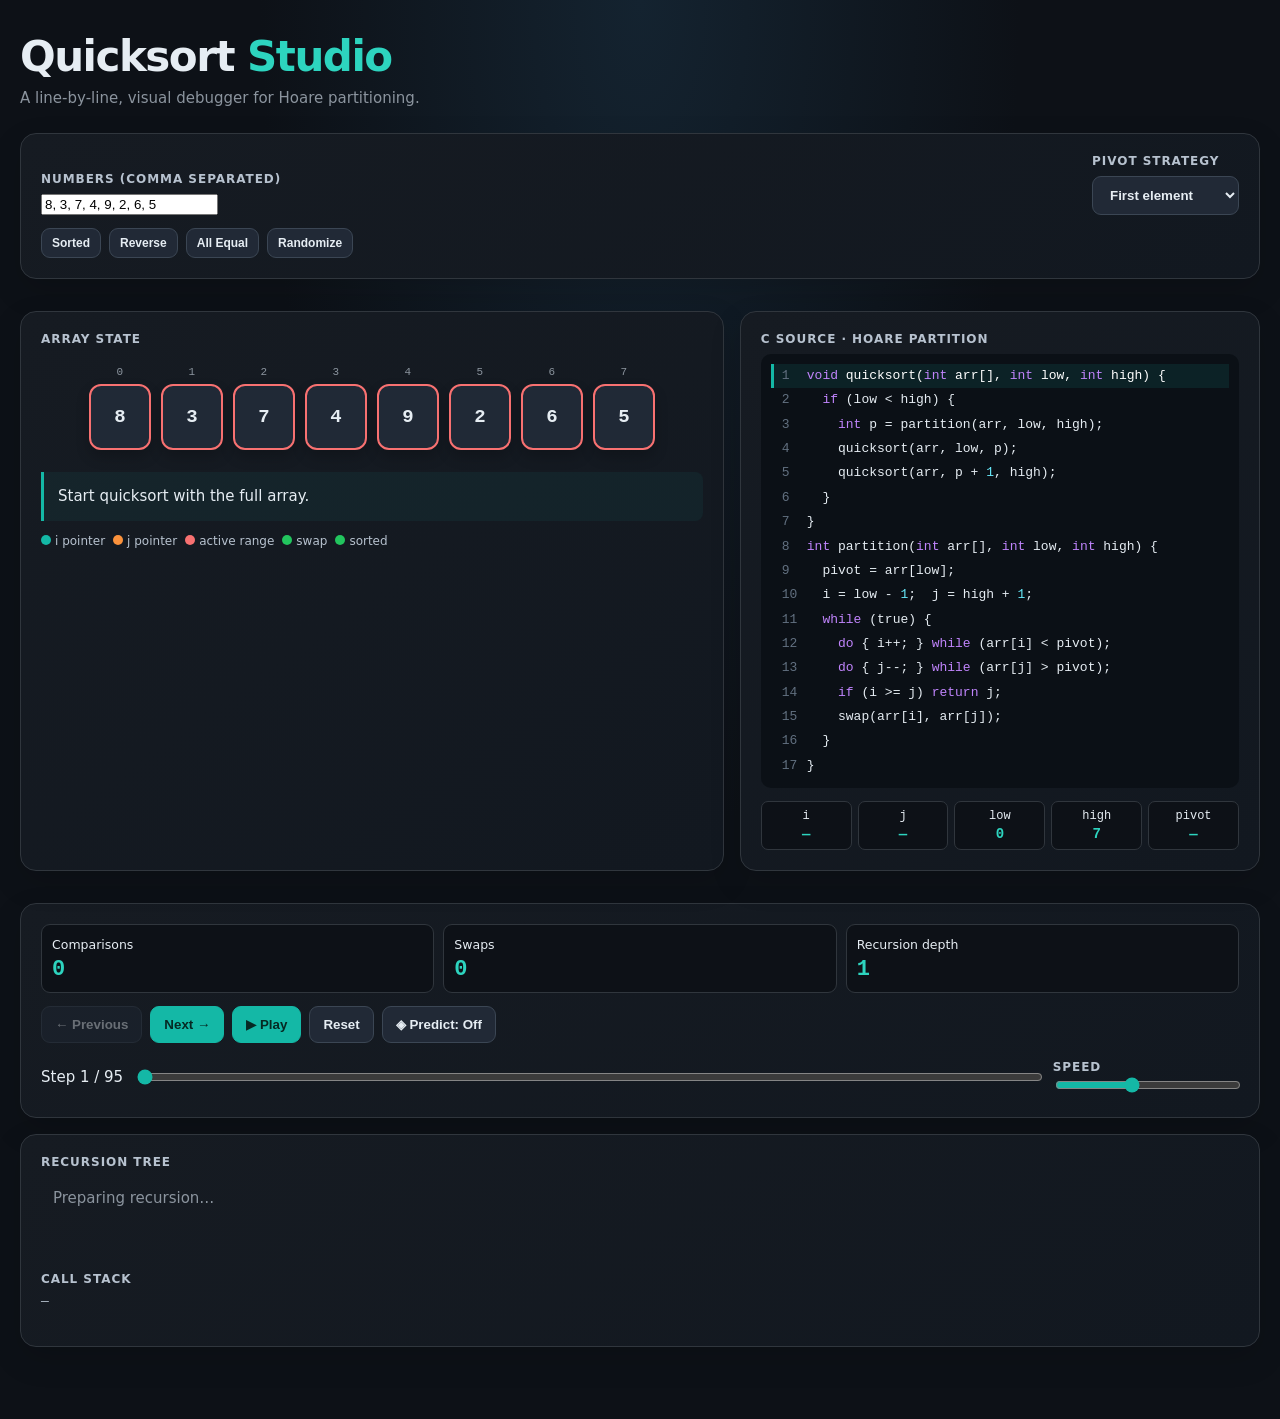
==== index.html @ 846df7b4 "Initial commit2" ====
<!doctype html>
<html lang="en"><head><meta charset="utf-8"><meta name="viewport" content="width=device-width,initial-scale=1"><title>Quicksort Studio</title><link rel="icon" href="data:image/svg+xml,%3Csvg xmlns='http://www.w3.org/2000/svg' viewBox='0 0 64 64'%3E%3Crect width='64' height='64' rx='14' fill='%2314b8a6'/%3E%3Cpath d='M18 17h28v7H27l19 16-5 6-19-16v17h-7V17h3z' fill='white'/%3E%3C/svg%3E"><style>
:root{--bg:#0d1117;--panel:#161b22;--panel2:#1c2330;--line:#30363d;--text:#e6edf3;--muted:#8b949e;--accent:#14b8a6;--accent2:#2dd4bf;--i:#14b8a6;--j:#fb923c;--swap:#22c55e;--range:#f87171;--sorted:#166534;--focus:#8b5cf6}*{box-sizing:border-box}html{scroll-behavior:smooth}body{margin:0;background:radial-gradient(ellipse at top,#142330 0,var(--bg) 42%);color:var(--text);font:15px Inter,ui-sans-serif,system-ui,sans-serif;min-height:100vh}.app{max-width:1280px;margin:auto;padding:32px 20px 56px;animation:in .5s ease}@keyframes in{from{opacity:0;transform:translateY(10px)}to{opacity:1;transform:none}}h1{margin:0;font-size:clamp(28px,5vw,42px);letter-spacing:-1.5px}h1 span{color:var(--accent2)}.lead{color:var(--muted);margin:8px 0 26px}.card{background:linear-gradient(145deg,var(--panel),#121820);border:1px solid var(--line);border-radius:16px;padding:20px;margin:16px 0;box-shadow:0 12px 32px #0002}.controls-top{display:grid;grid-template-columns:1fr auto;gap:14px;align-items:end}label,.section-label{display:block;color:#b7c2cf;font-size:12px;font-weight:700;letter-spacing:.08em;text-transform:uppercase;margin-bottom:8px}input[type=text]{width:100%;border:1px solid #3b4654;background:#0d1117;color:var(--text);border-radius:10px;padding:13px;font:15px 'JetBrains Mono',Consolas,monospace;outline:none}input:focus{border-color:var(--accent);box-shadow:0 0 0 3px #14b8a633}button,select{border:1px solid #3b4654;background:#212936;color:var(--text);padding:10px 13px;border-radius:9px;font-weight:650;cursor:pointer;transition:.2s ease}button:hover,select:hover{transform:translateY(-1px);border-color:#607081}button:active{transform:translateY(0)}button.primary{background:var(--accent);color:#062923;border-color:var(--accent)}button.primary:hover{background:var(--accent2)}button:disabled{opacity:.4;cursor:not-allowed;transform:none}.presets,.actions,.legend{display:flex;gap:8px;flex-wrap:wrap;margin-top:13px}.chip{font-size:12px;padding:7px 10px}.main-grid{display:grid;grid-template-columns:minmax(0,1.15fr) minmax(340px,.85fr);gap:16px}.array-wrap{overflow-x:auto;padding:30px 8px 22px}.array{display:flex;gap:10px;min-width:max-content;justify-content:center}.box{width:62px;height:66px;display:grid;place-items:center;background:#202936;border:2px solid #3b4654;border-radius:12px;font:700 19px 'JetBrains Mono',Consolas,monospace;position:relative;transition:background .25s,border-color .25s,box-shadow .25s,transform .25s;box-shadow:0 7px 14px #0003}.box:after{content:attr(data-index);position:absolute;top:-20px;color:var(--muted);font:11px monospace}.box.i{border-color:var(--i);box-shadow:0 0 0 3px #14b8a633,0 7px 15px #0004}.box.j{border-color:var(--j);box-shadow:0 0 0 3px #fb923c33,0 7px 15px #0004}.box.active{border-color:var(--range)}.box.sorted{background:var(--sorted);border-color:#22c55e}.box.swapped{animation:flash .65s ease}@keyframes flash{50%{background:#22c55e;color:#062a13;transform:scale(1.12)}}.box.fly-i{animation:flyI .6s ease}.box.fly-j{animation:flyJ .6s ease}@keyframes flyI{50%{transform:translateX(var(--travel)) translateY(-20px) scale(1.08)}}@keyframes flyJ{50%{transform:translateX(var(--travel)) translateY(20px) scale(1.08)}}.why{border-left:3px solid var(--accent);background:#14b8a611;padding:13px 14px;border-radius:0 8px 8px 0;line-height:1.5;min-height:49px}.code{font:13px 'JetBrains Mono',Consolas,monospace;line-height:1.72;white-space:pre;overflow:auto;background:#0b1016;border-radius:10px;padding:10px}.code div{padding:1px 8px;border-left:3px solid transparent}.code .on{background:#14b8a61b;border-left-color:var(--accent);color:#fff}.ln{color:#627080;display:inline-block;width:25px}.kw{color:#c084fc}.num{color:#67e8f9}.debug{display:grid;grid-template-columns:repeat(5,1fr);gap:6px;margin-top:13px}.debug div{background:#0d1117;border:1px solid var(--line);border-radius:7px;text-align:center;padding:7px 2px;font:12px monospace}.debug b{display:block;color:var(--accent2);font-size:14px;margin-top:3px}.stats{display:grid;grid-template-columns:repeat(3,1fr);gap:9px}.stat{background:#0d1117;border:1px solid var(--line);border-radius:9px;padding:10px}.stat b{display:block;font:700 22px monospace;color:var(--accent2);margin-top:4px}.progress-row{display:grid;grid-template-columns:auto 1fr auto;gap:12px;align-items:center;margin-top:14px}input[type=range]{accent-color:var(--accent);width:100%}.tree{min-height:95px;overflow-x:auto;padding:12px}.tree-inner{display:flex;gap:12px;align-items:flex-start;min-width:max-content}.node{background:#202936;border:1px solid #3b4654;border-radius:9px;padding:8px 11px;font:12px monospace;position:relative}.node.active{border-color:var(--accent);box-shadow:0 0 13px #14b8a655}.node.done{border-color:#22c55e}.stack{font:13px monospace;color:#b7c2cf;min-height:32px}.legend{font-size:12px;color:#b7c2cf}.dot{width:10px;height:10px;border-radius:50%;display:inline-block;margin-right:4px}.predict{margin-top:12px;padding:12px;background:#8b5cf612;border:1px solid #8b5cf655;border-radius:10px}.predict input{width:75px;padding:7px;background:#0d1117;border:1px solid var(--line);color:white;border-radius:6px}.error{color:#fca5a5;margin-top:10px}.hide{display:none}@media(max-width:760px){.app{padding:22px 12px}.controls-top,.main-grid{grid-template-columns:1fr}.actions{display:grid;grid-template-columns:1fr 1fr}.actions button{width:100%}.debug{grid-template-columns:repeat(5,1fr)}.box{width:50px;height:54px;font-size:16px}.card{padding:15px}}
</style></head><body><main class="app"><header><h1>Quicksort <span>Studio</span></h1><p class="lead">A line-by-line, visual debugger for Hoare partitioning.</p></header><section class="card"><div class="controls-top"><div><label for="input">Numbers (comma separated)</label><input id="input" value="8, 3, 7, 4, 9, 2, 6, 5" aria-label="Array input"></div><div><label for="strategy">Pivot strategy</label><select id="strategy"><option value="first">First element</option><option value="last">Last element</option><option value="median">Median of three</option></select></div></div><div class="presets"><button class="chip" data-p="sorted">Sorted</button><button class="chip" data-p="reverse">Reverse</button><button class="chip" data-p="equal">All Equal</button><button class="chip" data-p="random">Randomize</button></div><div id="error" class="error hide"></div></section><section id="empty" class="card hide">Enter values such as <code>8, 3, 7, 4</code> to begin your walkthrough.</section><div id="viz"><div class="main-grid"><section class="card"><div class="section-label">Array state</div><div class="array-wrap"><div class="array" id="array"></div></div><div id="why" class="why"></div><div class="legend"><span title="i scans right"><i class="dot" style="background:var(--i)"></i>i pointer</span><span title="j scans left"><i class="dot" style="background:var(--j)"></i>j pointer</span><span title="Active partition"><i class="dot" style="background:var(--range)"></i>active range</span><span title="Recently swapped"><i class="dot" style="background:var(--swap)"></i>swap</span><span title="Finalized"><i class="dot" style="background:#22c55e"></i>sorted</span></div></section><section class="card"><div class="section-label">C source · Hoare partition</div><div id="code" class="code"></div><div class="debug" id="debug"></div><div id="predict" class="predict hide"><b>Predict mode</b> — where will <span id="guessTarget">i</span> stop? <input id="guess" type="number"><button id="reveal" class="chip">Reveal</button><span id="feedback"></span></div></section></div><section class="card"><div class="stats"><div class="stat"><small>Comparisons</small><b id="comparisons">0</b></div><div class="stat"><small>Swaps</small><b id="swaps">0</b></div><div class="stat"><small>Recursion depth</small><b id="depth">0</b></div></div><div class="actions"><button id="prev">← Previous</button><button id="next" class="primary">Next →</button><button id="play" class="primary">▶ Play</button><button id="reset">Reset</button><button id="predictToggle">◈ Predict: Off</button></div><div class="progress-row"><span id="stepLabel">Step 0 / 0</span><input id="scrub" type="range" min="0" value="0"><span><label style="display:inline;margin:0">Speed</label> <input id="speed" type="range" min="250" max="1600" value="800"></span></div></section><section class="card"><div class="section-label">Recursion tree</div><div class="tree"><div id="tree" class="tree-inner"></div></div><div class="section-label">Call stack</div><div id="stack" class="stack">—</div></section></div></main><script>
// Algorithm / step generation ------------------------------------------------
const LINES=[['void quicksort(int arr[], int low, int high) {',1],['  if (low < high) {',2],['    int p = partition(arr, low, high);',3],['    quicksort(arr, low, p);',4],['    quicksort(arr, p + 1, high);',5],['  }',6],['}',7],['int partition(int arr[], int low, int high) {',8],['  pivot = arr[low];',9],['  i = low - 1;  j = high + 1;',10],['  while (true) {',11],['    do { i++; } while (arr[i] < pivot);',12],['    do { j--; } while (arr[j] > pivot);',13],['    if (i >= j) return j;',14],['    swap(arr[i], arr[j]);',15],['  }',16],['}',17]];
let steps=[],pos=0,timer=null,predictOn=false,previous=null;
const $=id=>document.getElementById(id);const clone=a=>a.slice();
function generate(input,strategy){let a=clone(input),cmp=0,sw=0,stack=[],nodes=[],id=0;steps=[];function add(type,line,why,extra={}){steps.push({type,line,why,array:clone(a),i:null,j:null,low:null,high:null,pivot:null,cmp,sw,stack:clone(stack),nodes:clone(nodes),...extra})}function part(low,high,depth){let pivotIndex=low;if(strategy==='last'){[a[low],a[high]]=[a[high],a[low]];sw++;add('swap',15,'The last-element strategy moves its chosen pivot into the classic first-element pivot position.',{low,high,i:low,j:high,swapped:[low,high]})}if(strategy==='median'){let m=low+Math.floor((high-low)/2), candidates=[[a[low],low],[a[m],m],[a[high],high]].sort((x,y)=>x[0]-y[0]);pivotIndex=candidates[1][1];if(pivotIndex!==low){[a[low],a[pivotIndex]]=[a[pivotIndex],a[low]];sw++;add('swap',15,'Median-of-three selects a middle-valued candidate, then places it at low so the Hoare logic stays unchanged.',{low,high,i:low,j:pivotIndex,swapped:[low,pivotIndex]})}}let pivot=a[low],i=low-1,j=high+1;add('pivot-chosen',9,`Choose ${pivot} as pivot: values below it belong left; values above it belong right.`,{low,high,i,j,pivot,depth});while(true){do{i++;cmp++;add('comparison',12,`Move i right: arr[${i}] = ${a[i]} is ${a[i]<pivot?'below':'not below'} pivot ${pivot}, so ${a[i]<pivot?'keep scanning':'i stops here'}.`,{low,high,i,j,pivot,depth})}while(a[i]<pivot);do{j--;cmp++;add('comparison',13,`Move j left: arr[${j}] = ${a[j]} is ${a[j]>pivot?'above':'not above'} pivot ${pivot}, so ${a[j]>pivot?'keep scanning':'j stops here'}.`,{low,high,i,j,pivot,depth})}while(a[j]>pivot);if(i>=j){add('partition-done',14,`Pointers crossed at i=${i}, j=${j}; j is the split point, so this partition is complete.`,{low,high,i,j,pivot,depth});return j}[a[i],a[j]]=[a[j],a[i]];sw++;add('swap',15,`i and j found values on the wrong sides of pivot ${pivot}; swap them to restore the partition invariant.`,{low,high,i,j,pivot,depth,swapped:[i,j]})}}
function qs(low,high,depth,parent){if(low>=high){if(low===high)add('sorted',2,`A one-item range needs no work: index ${low} is finalized.`,{low,high,depth,sorted:[low]});return}let node={id:++id,low,high,parent,status:'active'};nodes.push(node);stack.push(node);add('recursion-enter',2,`Enter quicksort(${low}, ${high}): this range still has at least two values to partition.`,{low,high,depth});let p=part(low,high,depth);add('recursion-enter',4,`Recurse into the left partition [${low}…${p}] before the right side.`,{low,high,pivot:a[low],depth});qs(low,p,depth+1,node.id);add('recursion-enter',5,`Now recurse into the right partition [${p+1}…${high}].`,{low,high,depth});qs(p+1,high,depth+1,node.id);node.status='done';stack.pop();add('recursion-exit',6,`Both child partitions are complete; return from quicksort(${low}, ${high}).`,{low,high,depth})}add('recursion-enter',1,'Start quicksort with the full array.',{low:0,high:a.length-1,depth:1});qs(0,a.length-1,1);add('sorted',7,'Every recursive call has returned: the whole array is sorted.',{low:0,high:a.length-1,depth:0,sorted:a.map((_,i)=>i)})}
// Rendering -----------------------------------------------------------------
function render(){let s=steps[pos];if(!s)return;let arr=$('array');arr.innerHTML='';s.array.forEach((v,k)=>{let b=document.createElement('div');b.className='box '+(k>=s.low&&k<=s.high?'active ':'')+(k===s.i?'i ':'')+(k===s.j?'j ':'')+(s.sorted?.includes(k)?'sorted ':'')+(s.swapped?.includes(k)?'swapped ':'');b.dataset.index=k;b.textContent=v;arr.appendChild(b)});$('why').textContent=s.why;$('code').innerHTML=LINES.map(([x,n])=>`<div class="${n===s.line?'on':''}"><span class="ln">${n}</span>${x.replace(/\b(int|if|while|do|return|void)\b/g,'<span class="kw">$1</span>').replace(/\b\d+\b/g,'<span class="num">$&</span>')}</div>`).join('');$('debug').innerHTML=['i','j','low','high','pivot'].map(k=>`<div>${k}<b>${s[k]??'—'}</b></div>`).join('');$('comparisons').textContent=s.cmp;$('swaps').textContent=s.sw;$('depth').textContent=s.depth||0;$('stepLabel').textContent=`Step ${pos+1} / ${steps.length}`;$('scrub').max=steps.length-1;$('scrub').value=pos;$('prev').disabled=pos===0;$('next').disabled=pos===steps.length-1;$('tree').innerHTML=s.nodes.map(n=>`<div class="node ${n.status==='done'?'done':''} ${n.low===s.low&&n.high===s.high?'active':''}">[${n.low}…${n.high}]</div>`).join('')||'<span style="color:var(--muted)">Preparing recursion…</span>';$('stack').textContent=s.stack.length?s.stack.map(n=>`quicksort(${n.low}, ${n.high})`).join('  →  '):'—';$('predict').classList.toggle('hide',!predictOn||s.type!=='comparison');if(predictOn&&s.type==='comparison'){$('guessTarget').textContent=s.line===12?'i':'j';$('feedback').textContent='';$('guess').value=''}}
function move(d){if(predictOn&&d>0&&steps[pos+1]?.type==='comparison'){let p=$('predict');if(p.classList.contains('hide')){}else{return}}pos=Math.max(0,Math.min(steps.length-1,pos+d));render()}function build(){let raw=$('input').value.trim();let vals=raw?raw.split(',').map(x=>x.trim()):[];if(!vals.length||vals.some(x=>x===''||!/^[-+]?\d+$/.test(x))){$('error').textContent='Please use comma-separated whole numbers, for example: 8, 3, 7, 4.';$('error').classList.remove('hide');$('viz').classList.add('hide');return}$('error').classList.add('hide');$('viz').classList.remove('hide');generate(vals.map(Number),$('strategy').value);pos=0;clearInterval(timer);timer=null;$('play').textContent='▶ Play';let u=new URL(location);u.searchParams.set('array',vals.join(','));u.searchParams.set('pivot',$('strategy').value);history.replaceState({},'',u);render()}
// Controls / event handlers --------------------------------------------------
$('next').onclick=()=>move(1);$('prev').onclick=()=>move(-1);$('reset').onclick=()=>{pos=0;clearInterval(timer);timer=null;$('play').textContent='▶ Play';render()};$('scrub').oninput=e=>{pos=+e.target.value;render()};$('play').onclick=()=>{if(timer){clearInterval(timer);timer=null;$('play').textContent='▶ Play'}else{timer=setInterval(()=>{if(pos===steps.length-1){clearInterval(timer);timer=null;$('play').textContent='▶ Play'}else{pos++;render()}},+$('speed').value);$('play').textContent='❚❚ Pause'}};$('speed').oninput=()=>{if(timer){clearInterval(timer);timer=null;$('play').click()}};$('predictToggle').onclick=()=>{predictOn=!predictOn;$('predictToggle').textContent=`◈ Predict: ${predictOn?'On':'Off'}`;render()};$('reveal').onclick=()=>{let s=steps[pos],ok=+$('guess').value===(s.line===12?s.i:s.j);$('feedback').textContent=ok?' ✓ Exactly right!':' Not quite — follow the highlighted pointer.';setTimeout(()=>move(1),550)};$('input').onchange=build;$('strategy').onchange=build;document.querySelectorAll('[data-p]').forEach(b=>b.onclick=()=>{let p=b.dataset.p,a=p==='sorted'?[1,2,3,4,5,6,7,8]:p==='reverse'?[8,7,6,5,4,3,2,1]:p==='equal'?[5,5,5,5,5,5,5,5]:Array.from({length:8},()=>Math.floor(Math.random()*90)+1);$('input').value=a.join(', ');build()});document.addEventListener('keydown',e=>{if(e.target.tagName==='INPUT')return;if(e.key==='ArrowRight'){e.preventDefault();move(1)}if(e.key==='ArrowLeft'){e.preventDefault();move(-1)}if(e.code==='Space'){e.preventDefault();$('play').click()}});let q=new URLSearchParams(location.search);if(q.get('array'))$('input').value=q.get('array');if(q.get('pivot'))$('strategy').value=q.get('pivot');build();
</script></body></html>
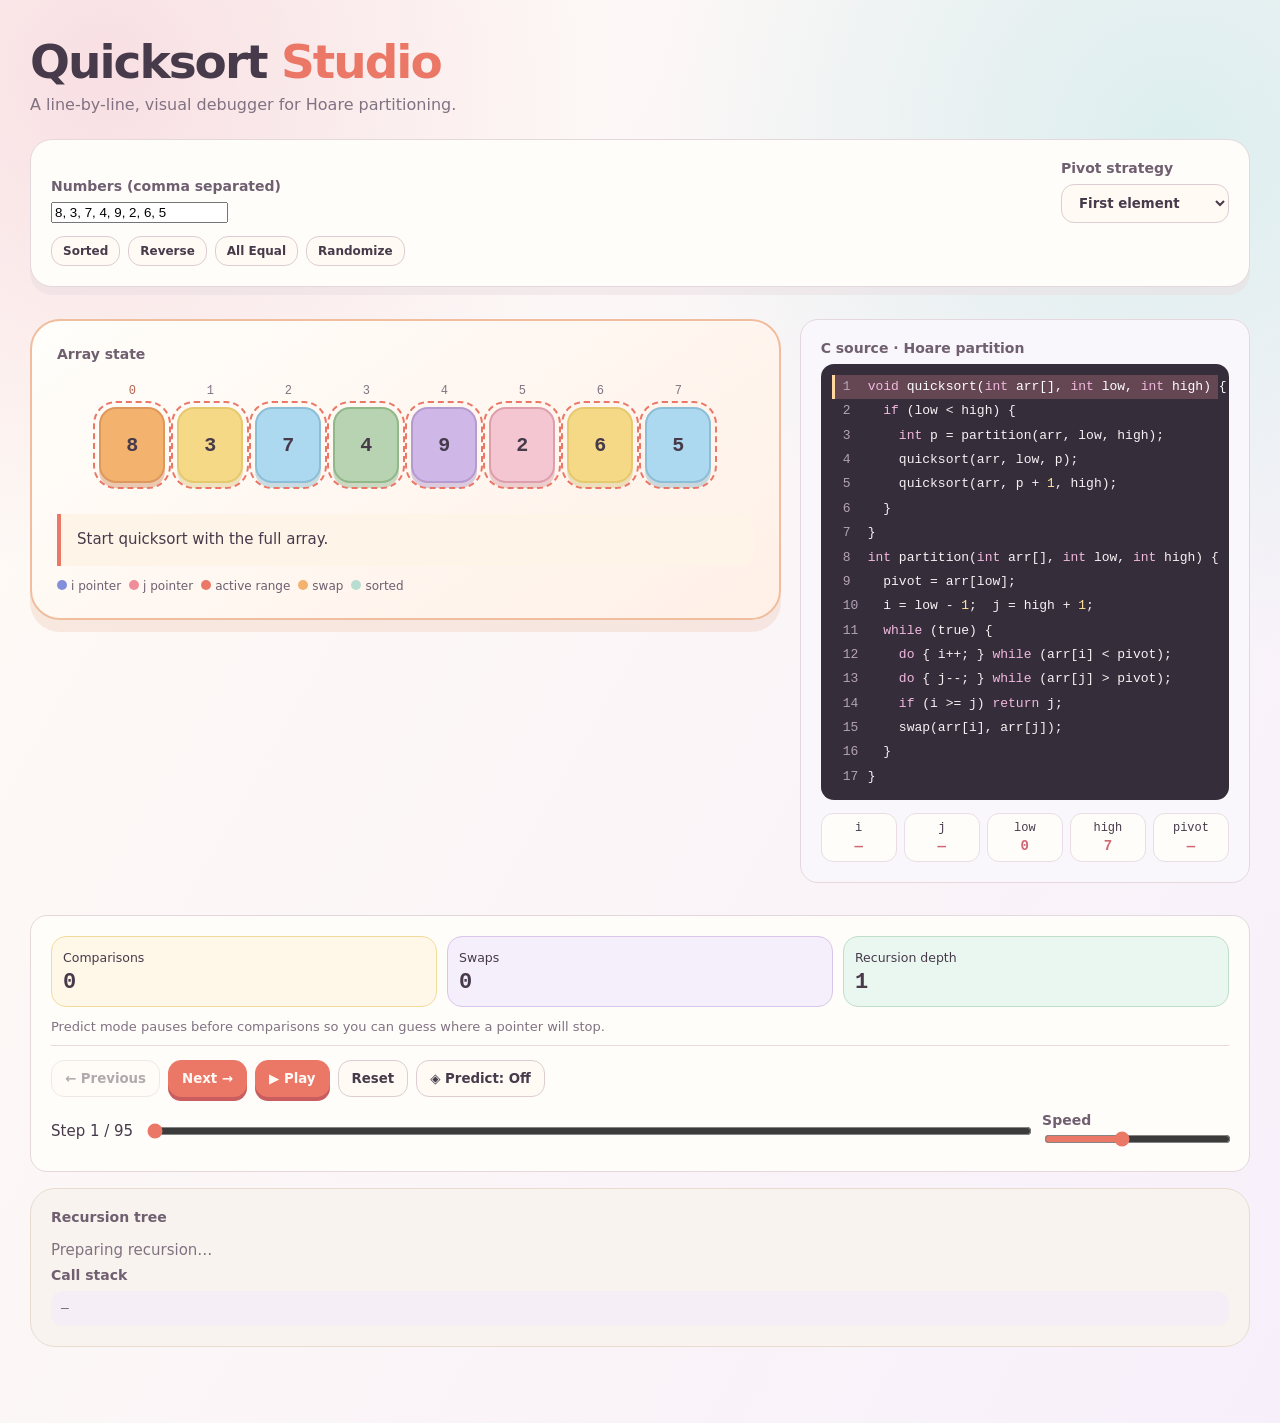
==== commit 444cae2b: "Initial commit4" ====
--- a/index.html
+++ b/index.html
@@ -1,7 +1,7 @@
 <!doctype html>
 <html lang="en"><head><meta charset="utf-8"><meta name="viewport" content="width=device-width,initial-scale=1"><title>Quicksort Studio</title><link rel="icon" href="data:image/svg+xml,%3Csvg xmlns='http://www.w3.org/2000/svg' viewBox='0 0 64 64'%3E%3Crect width='64' height='64' rx='14' fill='%2314b8a6'/%3E%3Cpath d='M18 17h28v7H27l19 16-5 6-19-16v17h-7V17h3z' fill='white'/%3E%3C/svg%3E"><style>
-:root{--bg:#0d1117;--panel:#161b22;--panel2:#1c2330;--line:#30363d;--text:#e6edf3;--muted:#8b949e;--accent:#14b8a6;--accent2:#2dd4bf;--i:#14b8a6;--j:#fb923c;--swap:#22c55e;--range:#f87171;--sorted:#166534;--focus:#8b5cf6}*{box-sizing:border-box}html{scroll-behavior:smooth}body{margin:0;background:radial-gradient(ellipse at top,#142330 0,var(--bg) 42%);color:var(--text);font:15px Inter,ui-sans-serif,system-ui,sans-serif;min-height:100vh}.app{max-width:1280px;margin:auto;padding:32px 20px 56px;animation:in .5s ease}@keyframes in{from{opacity:0;transform:translateY(10px)}to{opacity:1;transform:none}}h1{margin:0;font-size:clamp(28px,5vw,42px);letter-spacing:-1.5px}h1 span{color:var(--accent2)}.lead{color:var(--muted);margin:8px 0 26px}.card{background:linear-gradient(145deg,var(--panel),#121820);border:1px solid var(--line);border-radius:16px;padding:20px;margin:16px 0;box-shadow:0 12px 32px #0002}.controls-top{display:grid;grid-template-columns:1fr auto;gap:14px;align-items:end}label,.section-label{display:block;color:#b7c2cf;font-size:12px;font-weight:700;letter-spacing:.08em;text-transform:uppercase;margin-bottom:8px}input[type=text]{width:100%;border:1px solid #3b4654;background:#0d1117;color:var(--text);border-radius:10px;padding:13px;font:15px 'JetBrains Mono',Consolas,monospace;outline:none}input:focus{border-color:var(--accent);box-shadow:0 0 0 3px #14b8a633}button,select{border:1px solid #3b4654;background:#212936;color:var(--text);padding:10px 13px;border-radius:9px;font-weight:650;cursor:pointer;transition:.2s ease}button:hover,select:hover{transform:translateY(-1px);border-color:#607081}button:active{transform:translateY(0)}button.primary{background:var(--accent);color:#062923;border-color:var(--accent)}button.primary:hover{background:var(--accent2)}button:disabled{opacity:.4;cursor:not-allowed;transform:none}.presets,.actions,.legend{display:flex;gap:8px;flex-wrap:wrap;margin-top:13px}.chip{font-size:12px;padding:7px 10px}.main-grid{display:grid;grid-template-columns:minmax(0,1.15fr) minmax(340px,.85fr);gap:16px}.array-wrap{overflow-x:auto;padding:30px 8px 22px}.array{display:flex;gap:10px;min-width:max-content;justify-content:center}.box{width:62px;height:66px;display:grid;place-items:center;background:#202936;border:2px solid #3b4654;border-radius:12px;font:700 19px 'JetBrains Mono',Consolas,monospace;position:relative;transition:background .25s,border-color .25s,box-shadow .25s,transform .25s;box-shadow:0 7px 14px #0003}.box:after{content:attr(data-index);position:absolute;top:-20px;color:var(--muted);font:11px monospace}.box.i{border-color:var(--i);box-shadow:0 0 0 3px #14b8a633,0 7px 15px #0004}.box.j{border-color:var(--j);box-shadow:0 0 0 3px #fb923c33,0 7px 15px #0004}.box.active{border-color:var(--range)}.box.sorted{background:var(--sorted);border-color:#22c55e}.box.swapped{animation:flash .65s ease}@keyframes flash{50%{background:#22c55e;color:#062a13;transform:scale(1.12)}}.box.fly-i{animation:flyI .6s ease}.box.fly-j{animation:flyJ .6s ease}@keyframes flyI{50%{transform:translateX(var(--travel)) translateY(-20px) scale(1.08)}}@keyframes flyJ{50%{transform:translateX(var(--travel)) translateY(20px) scale(1.08)}}.why{border-left:3px solid var(--accent);background:#14b8a611;padding:13px 14px;border-radius:0 8px 8px 0;line-height:1.5;min-height:49px}.code{font:13px 'JetBrains Mono',Consolas,monospace;line-height:1.72;white-space:pre;overflow:auto;background:#0b1016;border-radius:10px;padding:10px}.code div{padding:1px 8px;border-left:3px solid transparent}.code .on{background:#14b8a61b;border-left-color:var(--accent);color:#fff}.ln{color:#627080;display:inline-block;width:25px}.kw{color:#c084fc}.num{color:#67e8f9}.debug{display:grid;grid-template-columns:repeat(5,1fr);gap:6px;margin-top:13px}.debug div{background:#0d1117;border:1px solid var(--line);border-radius:7px;text-align:center;padding:7px 2px;font:12px monospace}.debug b{display:block;color:var(--accent2);font-size:14px;margin-top:3px}.stats{display:grid;grid-template-columns:repeat(3,1fr);gap:9px}.stat{background:#0d1117;border:1px solid var(--line);border-radius:9px;padding:10px}.stat b{display:block;font:700 22px monospace;color:var(--accent2);margin-top:4px}.progress-row{display:grid;grid-template-columns:auto 1fr auto;gap:12px;align-items:center;margin-top:14px}input[type=range]{accent-color:var(--accent);width:100%}.tree{min-height:95px;overflow-x:auto;padding:12px}.tree-inner{display:flex;gap:12px;align-items:flex-start;min-width:max-content}.node{background:#202936;border:1px solid #3b4654;border-radius:9px;padding:8px 11px;font:12px monospace;position:relative}.node.active{border-color:var(--accent);box-shadow:0 0 13px #14b8a655}.node.done{border-color:#22c55e}.stack{font:13px monospace;color:#b7c2cf;min-height:32px}.legend{font-size:12px;color:#b7c2cf}.dot{width:10px;height:10px;border-radius:50%;display:inline-block;margin-right:4px}.predict{margin-top:12px;padding:12px;background:#8b5cf612;border:1px solid #8b5cf655;border-radius:10px}.predict input{width:75px;padding:7px;background:#0d1117;border:1px solid var(--line);color:white;border-radius:6px}.error{color:#fca5a5;margin-top:10px}.hide{display:none}@media(max-width:760px){.app{padding:22px 12px}.controls-top,.main-grid{grid-template-columns:1fr}.actions{display:grid;grid-template-columns:1fr 1fr}.actions button{width:100%}.debug{grid-template-columns:repeat(5,1fr)}.box{width:50px;height:54px;font-size:16px}.card{padding:15px}}
-</style></head><body><main class="app"><header><h1>Quicksort <span>Studio</span></h1><p class="lead">A line-by-line, visual debugger for Hoare partitioning.</p></header><section class="card"><div class="controls-top"><div><label for="input">Numbers (comma separated)</label><input id="input" value="8, 3, 7, 4, 9, 2, 6, 5" aria-label="Array input"></div><div><label for="strategy">Pivot strategy</label><select id="strategy"><option value="first">First element</option><option value="last">Last element</option><option value="median">Median of three</option></select></div></div><div class="presets"><button class="chip" data-p="sorted">Sorted</button><button class="chip" data-p="reverse">Reverse</button><button class="chip" data-p="equal">All Equal</button><button class="chip" data-p="random">Randomize</button></div><div id="error" class="error hide"></div></section><section id="empty" class="card hide">Enter values such as <code>8, 3, 7, 4</code> to begin your walkthrough.</section><div id="viz"><div class="main-grid"><section class="card"><div class="section-label">Array state</div><div class="array-wrap"><div class="array" id="array"></div></div><div id="why" class="why"></div><div class="legend"><span title="i scans right"><i class="dot" style="background:var(--i)"></i>i pointer</span><span title="j scans left"><i class="dot" style="background:var(--j)"></i>j pointer</span><span title="Active partition"><i class="dot" style="background:var(--range)"></i>active range</span><span title="Recently swapped"><i class="dot" style="background:var(--swap)"></i>swap</span><span title="Finalized"><i class="dot" style="background:#22c55e"></i>sorted</span></div></section><section class="card"><div class="section-label">C source · Hoare partition</div><div id="code" class="code"></div><div class="debug" id="debug"></div><div id="predict" class="predict hide"><b>Predict mode</b> — where will <span id="guessTarget">i</span> stop? <input id="guess" type="number"><button id="reveal" class="chip">Reveal</button><span id="feedback"></span></div></section></div><section class="card"><div class="stats"><div class="stat"><small>Comparisons</small><b id="comparisons">0</b></div><div class="stat"><small>Swaps</small><b id="swaps">0</b></div><div class="stat"><small>Recursion depth</small><b id="depth">0</b></div></div><div class="actions"><button id="prev">← Previous</button><button id="next" class="primary">Next →</button><button id="play" class="primary">▶ Play</button><button id="reset">Reset</button><button id="predictToggle">◈ Predict: Off</button></div><div class="progress-row"><span id="stepLabel">Step 0 / 0</span><input id="scrub" type="range" min="0" value="0"><span><label style="display:inline;margin:0">Speed</label> <input id="speed" type="range" min="250" max="1600" value="800"></span></div></section><section class="card"><div class="section-label">Recursion tree</div><div class="tree"><div id="tree" class="tree-inner"></div></div><div class="section-label">Call stack</div><div id="stack" class="stack">—</div></section></div></main><script>
+:root{--ink:#463a4b;--muted:#817282;--paper:#fffaf3;--paper2:#f6eef7;--line:#e5d8dc;--rose:#ef8e9a;--peri:#8290dc;--coral:#eb7867;--butter:#f5d987;--sage:#b7d3b1;--sky:#acd9ef;--lilac:#cfb8e7;--mint:#b9ddd0;--warm:#f3b36f}*{box-sizing:border-box}html{scroll-behavior:smooth}body{margin:0;background:radial-gradient(circle at 8% 5%,#f8dfe3 0,transparent 28%),radial-gradient(circle at 92% 10%,#dceeee 0,transparent 30%),linear-gradient(120deg,#fffbf4,#f7f0fb);color:var(--ink);font:15px ui-rounded,"Nunito",Quicksand,system-ui,sans-serif;min-height:100vh}.app{max-width:1260px;margin:auto;padding:34px 20px 60px;animation:in .45s ease}@keyframes in{from{opacity:0;transform:translateY(8px)}to{opacity:1;transform:none}}h1{margin:0;font-size:clamp(32px,5vw,47px);letter-spacing:-2px;font-weight:800}h1 span{color:var(--coral)}.lead{color:var(--muted);margin:6px 0 25px;font-size:16px}.card{background:#fffdf9;border:1.5px solid var(--line);border-radius:22px;padding:20px;margin:16px 0;box-shadow:0 8px 0 #eadde180}.controls-top{display:grid;grid-template-columns:1fr auto;gap:14px;align-items:end}label,.section-label{display:block;color:#6f5f70;font-size:14px;font-weight:750;letter-spacing:0;text-transform:none;margin-bottom:8px}input[type=text]{width:100%;border:1.5px solid #decfd4;background:#fffdf9;color:var(--ink);border-radius:13px;padding:13px;font:15px ui-rounded,system-ui,sans-serif;outline:none}input:focus,select:focus,button:focus-visible{outline:3px solid #8290dc66;outline-offset:2px;border-color:var(--peri)}button,select{border:1.5px solid #ddcdd3;background:#fffaf3;color:var(--ink);padding:10px 13px;border-radius:13px;font-family:inherit;font-weight:700;cursor:pointer;transition:transform .18s ease,background .18s ease,box-shadow .18s ease}button:hover,select:hover{transform:translateY(-2px);background:#fff0df;box-shadow:0 4px 0 #e6d8d680}button:active{transform:translateY(0);box-shadow:none}button.primary{background:var(--coral);color:#fffaf6;border-color:var(--coral);box-shadow:0 4px 0 #c95d5f}button.primary:hover{background:#e66c68}button:disabled{opacity:.42;cursor:not-allowed;transform:none;box-shadow:none}.presets,.actions,.legend{display:flex;gap:8px;flex-wrap:wrap;margin-top:13px}.chip{font-size:12px;padding:7px 11px}.main-grid{display:grid;grid-template-columns:minmax(0,1.25fr) minmax(310px,.75fr);gap:19px;align-items:start}.main-grid .card:first-child{background:linear-gradient(145deg,#fffefa,#fff0e7);border:2px solid #f0bd9f;border-radius:30px;padding:25px;box-shadow:0 12px 0 #edcdbb66}.main-grid .card:nth-child(2){background:#faf7fc;border-radius:18px;box-shadow:none}.array-wrap{overflow-x:auto;padding:37px 8px 31px}.array{display:flex;gap:12px;min-width:max-content;justify-content:center}.box{width:66px;height:76px;display:grid;place-items:center;background:var(--butter);border:2px solid #e5c96e;border-radius:17px;font:700 20px "SFMono-Regular",Consolas,monospace;position:relative;transition:background .28s,border-color .28s,box-shadow .28s,transform .28s;box-shadow:0 5px 0 #d5bd7266}.box:nth-child(5n+1){background:var(--blush,#f4c6d1);border-color:#dd9fac;box-shadow:0 5px 0 #d28f9b66}.box:nth-child(5n+2){background:var(--butter);border-color:#e5c96e}.box:nth-child(5n+3){background:var(--sky);border-color:#8dbed7;box-shadow:0 5px 0 #7baec566}.box:nth-child(5n+4){background:var(--sage);border-color:#91b88b;box-shadow:0 5px 0 #83a87e66}.box:nth-child(5n){background:var(--lilac);border-color:#b69bce;box-shadow:0 5px 0 #a987c466}.box:after{content:attr(data-index);position:absolute;top:-25px;color:var(--muted);font:12px "SFMono-Regular",Consolas,monospace}.box.i:before,.box.j:before{position:absolute;bottom:-28px;padding:3px 8px;border-radius:99px;color:#fff;font:700 11px ui-rounded,system-ui,sans-serif;z-index:2}.box.i:before{content:'i';background:var(--peri)}.box.j:before{content:'j';background:var(--rose)}.box.i{border-color:var(--peri);box-shadow:0 0 0 4px #8290dc35,0 6px 0 #6e7cbd66}.box.j{border-color:var(--rose);box-shadow:0 0 0 4px #ef8e9a35,0 6px 0 #d8778566}.box.active{outline:2px dashed var(--coral);outline-offset:4px}.box.sorted{background:var(--mint);border-color:#83b7a3;box-shadow:0 5px 0 #70a69166}.box.swapped{animation:bounce .65s cubic-bezier(.2,.8,.2,1)}@keyframes bounce{25%{transform:translateY(-15px) rotate(-4deg);box-shadow:0 0 0 7px #f3b36f55,0 11px 0 #e0a25f77}55%{transform:translateY(2px) rotate(3deg)}75%{transform:translateY(-5px) rotate(-1deg)}}.why{border-left:4px solid var(--coral);background:#fff4e8;padding:14px 16px;border-radius:0 15px 15px 0;line-height:1.5;min-height:52px}.code{font:13px "SFMono-Regular",Consolas,monospace;line-height:1.72;white-space:pre;overflow:auto;background:#352e3a;color:#f9f1f5;border-radius:13px;padding:11px}.code div{padding:1px 8px;border-left:3px solid transparent}.code .on{background:#ef8e9a42;border-left-color:#ffd8a0;color:#fff}.ln{color:#b5a3b7;display:inline-block;width:25px}.kw{color:#f2b9df}.num{color:#ffe29e}.debug{display:grid;grid-template-columns:repeat(5,1fr);gap:7px;margin-top:13px}.debug div{background:#fffdf9;border:1.5px solid #eadde5;border-radius:12px;text-align:center;padding:7px 2px;font:12px "SFMono-Regular",Consolas,monospace}.debug b{display:block;color:#cf6875;font-size:14px;margin-top:3px}.stats{display:grid;grid-template-columns:repeat(3,1fr);gap:10px}.stat{background:#fff8e8;border:1.5px solid #f1db9b;border-radius:15px;padding:11px}.stat:nth-child(2){background:#f4effa;border-color:#d9c6ea}.stat:nth-child(3){background:#eaf7f0;border-color:#bfdec9}.stat b{display:block;font:700 22px "SFMono-Regular",Consolas,monospace;color:var(--ink);margin-top:4px}.progress-row{display:grid;grid-template-columns:auto 1fr auto;gap:12px;align-items:center;margin-top:14px}input[type=range]{accent-color:var(--coral);width:100%}.tree{min-height:0;overflow-x:auto;padding:8px 0}.tree-inner{display:flex;gap:12px;align-items:flex-start;min-width:max-content}.node{background:#fff7e8;border:1.5px solid #efdba3;border-radius:14px;padding:8px 11px;font:12px "SFMono-Regular",Consolas,monospace;position:relative}.node:not(:last-child):after{content:'→';position:absolute;right:-18px;color:#bc9fb0;font:17px ui-rounded,system-ui,sans-serif}.node.active{border-color:var(--coral);box-shadow:0 0 0 4px #eb786733}.node.done{background:#eaf7f0;border-color:#9fcaae}.stack{font:13px "SFMono-Regular",Consolas,monospace;color:#6d6070;min-height:0;background:#f6eef7;border-radius:12px;padding:10px}.legend{font-size:12px;color:#6f5f70}.dot{width:10px;height:10px;border-radius:50%;display:inline-block;margin-right:4px}.predict{margin-top:12px;padding:12px;background:#f0e8fb;border:1.5px solid #d3c0eb;border-radius:14px}.predict input{width:75px;padding:7px;background:#fffdf9;border:1px solid #d6c4dd;color:var(--ink);border-radius:8px}.error{color:#ba5366;margin-top:10px}.hide{display:none}#viz>.card:nth-of-type(1){background:#fffdf9;border-radius:17px;box-shadow:none}#viz>.card:nth-of-type(2){background:#f8f3ee;border-radius:25px;border-color:#eadbd0;box-shadow:none}.actions{border-top:1px solid #eadbd8;padding-top:14px}.predict-help{color:var(--muted);font-size:13px;margin:12px 0 -2px}@media(max-width:760px){.app{padding:22px 12px}.controls-top,.main-grid{grid-template-columns:1fr}.actions{display:grid;grid-template-columns:1fr 1fr}.actions button{width:100%}.debug{grid-template-columns:repeat(5,1fr)}.box{width:54px;height:62px;font-size:16px}.card,.main-grid .card:first-child{padding:16px;border-radius:20px}.progress-row{grid-template-columns:1fr}.array{justify-content:flex-start}}
+ :root{--i:var(--peri);--j:var(--rose);--range:var(--coral);--swap:var(--warm);--sorted:var(--mint)}.box.pivot{background:var(--warm)!important;border-color:#df985c;box-shadow:0 5px 0 #cc814d66}.box.pivot:after{color:#b36250}</style></head><body><main class="app"><header><h1>Quicksort <span>Studio</span></h1><p class="lead">A line-by-line, visual debugger for Hoare partitioning.</p></header><section class="card"><div class="controls-top"><div><label for="input">Numbers (comma separated)</label><input id="input" value="8, 3, 7, 4, 9, 2, 6, 5" aria-label="Array input"></div><div><label for="strategy">Pivot strategy</label><select id="strategy"><option value="first">First element</option><option value="last">Last element</option><option value="median">Median of three</option></select></div></div><div class="presets"><button class="chip" data-p="sorted">Sorted</button><button class="chip" data-p="reverse">Reverse</button><button class="chip" data-p="equal">All Equal</button><button class="chip" data-p="random">Randomize</button></div><div id="error" class="error hide"></div></section><section id="empty" class="card hide">Enter values such as <code>8, 3, 7, 4</code> to begin your walkthrough.</section><div id="viz"><div class="main-grid"><section class="card"><div class="section-label">Array state</div><div class="array-wrap"><div class="array" id="array"></div></div><div id="why" class="why"></div><div class="legend"><span title="i scans right"><i class="dot" style="background:var(--i)"></i>i pointer</span><span title="j scans left"><i class="dot" style="background:var(--j)"></i>j pointer</span><span title="Active partition"><i class="dot" style="background:var(--range)"></i>active range</span><span title="Recently swapped"><i class="dot" style="background:var(--swap)"></i>swap</span><span title="Finalized"><i class="dot" style="background:var(--mint)"></i>sorted</span></div></section><section class="card"><div class="section-label">C source · Hoare partition</div><div id="code" class="code"></div><div class="debug" id="debug"></div><div id="predict" class="predict hide"><b>Predict mode</b> — where will <span id="guessTarget">i</span> stop? <input id="guess" type="number"><button id="reveal" class="chip">Reveal</button><span id="feedback"></span></div></section></div><section class="card"><div class="stats"><div class="stat"><small>Comparisons</small><b id="comparisons">0</b></div><div class="stat"><small>Swaps</small><b id="swaps">0</b></div><div class="stat"><small>Recursion depth</small><b id="depth">0</b></div></div><p class="predict-help">Predict mode pauses before comparisons so you can guess where a pointer will stop.</p><div class="actions"><button id="prev">← Previous</button><button id="next" class="primary">Next →</button><button id="play" class="primary">▶ Play</button><button id="reset">Reset</button><button id="predictToggle">◈ Predict: Off</button></div><div class="progress-row"><span id="stepLabel">Step 0 / 0</span><input id="scrub" type="range" min="0" value="0"><span><label style="display:inline;margin:0">Speed</label> <input id="speed" type="range" min="250" max="1600" value="800"></span></div></section><section class="card"><div class="section-label">Recursion tree</div><div class="tree"><div id="tree" class="tree-inner"></div></div><div class="section-label">Call stack</div><div id="stack" class="stack">—</div></section></div></main><script>
 // Algorithm / step generation ------------------------------------------------
 const LINES=[['void quicksort(int arr[], int low, int high) {',1],['  if (low < high) {',2],['    int p = partition(arr, low, high);',3],['    quicksort(arr, low, p);',4],['    quicksort(arr, p + 1, high);',5],['  }',6],['}',7],['int partition(int arr[], int low, int high) {',8],['  pivot = arr[low];',9],['  i = low - 1;  j = high + 1;',10],['  while (true) {',11],['    do { i++; } while (arr[i] < pivot);',12],['    do { j--; } while (arr[j] > pivot);',13],['    if (i >= j) return j;',14],['    swap(arr[i], arr[j]);',15],['  }',16],['}',17]];
 let steps=[],pos=0,timer=null,predictOn=false,previous=null;
@@ -9,8 +9,9 @@
 function generate(input,strategy){let a=clone(input),cmp=0,sw=0,stack=[],nodes=[],id=0;steps=[];function add(type,line,why,extra={}){steps.push({type,line,why,array:clone(a),i:null,j:null,low:null,high:null,pivot:null,cmp,sw,stack:clone(stack),nodes:clone(nodes),...extra})}function part(low,high,depth){let pivotIndex=low;if(strategy==='last'){[a[low],a[high]]=[a[high],a[low]];sw++;add('swap',15,'The last-element strategy moves its chosen pivot into the classic first-element pivot position.',{low,high,i:low,j:high,swapped:[low,high]})}if(strategy==='median'){let m=low+Math.floor((high-low)/2), candidates=[[a[low],low],[a[m],m],[a[high],high]].sort((x,y)=>x[0]-y[0]);pivotIndex=candidates[1][1];if(pivotIndex!==low){[a[low],a[pivotIndex]]=[a[pivotIndex],a[low]];sw++;add('swap',15,'Median-of-three selects a middle-valued candidate, then places it at low so the Hoare logic stays unchanged.',{low,high,i:low,j:pivotIndex,swapped:[low,pivotIndex]})}}let pivot=a[low],i=low-1,j=high+1;add('pivot-chosen',9,`Choose ${pivot} as pivot: values below it belong left; values above it belong right.`,{low,high,i,j,pivot,depth});while(true){do{i++;cmp++;add('comparison',12,`Move i right: arr[${i}] = ${a[i]} is ${a[i]<pivot?'below':'not below'} pivot ${pivot}, so ${a[i]<pivot?'keep scanning':'i stops here'}.`,{low,high,i,j,pivot,depth})}while(a[i]<pivot);do{j--;cmp++;add('comparison',13,`Move j left: arr[${j}] = ${a[j]} is ${a[j]>pivot?'above':'not above'} pivot ${pivot}, so ${a[j]>pivot?'keep scanning':'j stops here'}.`,{low,high,i,j,pivot,depth})}while(a[j]>pivot);if(i>=j){add('partition-done',14,`Pointers crossed at i=${i}, j=${j}; j is the split point, so this partition is complete.`,{low,high,i,j,pivot,depth});return j}[a[i],a[j]]=[a[j],a[i]];sw++;add('swap',15,`i and j found values on the wrong sides of pivot ${pivot}; swap them to restore the partition invariant.`,{low,high,i,j,pivot,depth,swapped:[i,j]})}}
 function qs(low,high,depth,parent){if(low>=high){if(low===high)add('sorted',2,`A one-item range needs no work: index ${low} is finalized.`,{low,high,depth,sorted:[low]});return}let node={id:++id,low,high,parent,status:'active'};nodes.push(node);stack.push(node);add('recursion-enter',2,`Enter quicksort(${low}, ${high}): this range still has at least two values to partition.`,{low,high,depth});let p=part(low,high,depth);add('recursion-enter',4,`Recurse into the left partition [${low}…${p}] before the right side.`,{low,high,pivot:a[low],depth});qs(low,p,depth+1,node.id);add('recursion-enter',5,`Now recurse into the right partition [${p+1}…${high}].`,{low,high,depth});qs(p+1,high,depth+1,node.id);node.status='done';stack.pop();add('recursion-exit',6,`Both child partitions are complete; return from quicksort(${low}, ${high}).`,{low,high,depth})}add('recursion-enter',1,'Start quicksort with the full array.',{low:0,high:a.length-1,depth:1});qs(0,a.length-1,1);add('sorted',7,'Every recursive call has returned: the whole array is sorted.',{low:0,high:a.length-1,depth:0,sorted:a.map((_,i)=>i)})}
 // Rendering -----------------------------------------------------------------
-function render(){let s=steps[pos];if(!s)return;let arr=$('array');arr.innerHTML='';s.array.forEach((v,k)=>{let b=document.createElement('div');b.className='box '+(k>=s.low&&k<=s.high?'active ':'')+(k===s.i?'i ':'')+(k===s.j?'j ':'')+(s.sorted?.includes(k)?'sorted ':'')+(s.swapped?.includes(k)?'swapped ':'');b.dataset.index=k;b.textContent=v;arr.appendChild(b)});$('why').textContent=s.why;$('code').innerHTML=LINES.map(([x,n])=>`<div class="${n===s.line?'on':''}"><span class="ln">${n}</span>${x.replace(/\b(int|if|while|do|return|void)\b/g,'<span class="kw">$1</span>').replace(/\b\d+\b/g,'<span class="num">$&</span>')}</div>`).join('');$('debug').innerHTML=['i','j','low','high','pivot'].map(k=>`<div>${k}<b>${s[k]??'—'}</b></div>`).join('');$('comparisons').textContent=s.cmp;$('swaps').textContent=s.sw;$('depth').textContent=s.depth||0;$('stepLabel').textContent=`Step ${pos+1} / ${steps.length}`;$('scrub').max=steps.length-1;$('scrub').value=pos;$('prev').disabled=pos===0;$('next').disabled=pos===steps.length-1;$('tree').innerHTML=s.nodes.map(n=>`<div class="node ${n.status==='done'?'done':''} ${n.low===s.low&&n.high===s.high?'active':''}">[${n.low}…${n.high}]</div>`).join('')||'<span style="color:var(--muted)">Preparing recursion…</span>';$('stack').textContent=s.stack.length?s.stack.map(n=>`quicksort(${n.low}, ${n.high})`).join('  →  '):'—';$('predict').classList.toggle('hide',!predictOn||s.type!=='comparison');if(predictOn&&s.type==='comparison'){$('guessTarget').textContent=s.line===12?'i':'j';$('feedback').textContent='';$('guess').value=''}}
+function render(){let s=steps[pos];if(!s)return;let arr=$('array');arr.innerHTML='';s.array.forEach((v,k)=>{let b=document.createElement('div');b.className='box '+(k>=s.low&&k<=s.high?'active ':'')+(k===s.i?'i ':'')+(k===s.j?'j ':'')+(k===s.low?'pivot ':'')+(s.sorted?.includes(k)?'sorted ':'')+(s.swapped?.includes(k)?'swapped ':'');b.dataset.index=k;b.textContent=v;arr.appendChild(b)});$('why').textContent=s.why;$('code').innerHTML=LINES.map(([x,n])=>`<div class="${n===s.line?'on':''}"><span class="ln">${n}</span>${x.replace(/\b(int|if|while|do|return|void)\b/g,'<span class="kw">$1</span>').replace(/\b\d+\b/g,'<span class="num">$&</span>')}</div>`).join('');$('debug').innerHTML=['i','j','low','high','pivot'].map(k=>`<div>${k}<b>${s[k]??'—'}</b></div>`).join('');$('comparisons').textContent=s.cmp;$('swaps').textContent=s.sw;$('depth').textContent=s.depth||0;$('stepLabel').textContent=`Step ${pos+1} / ${steps.length}`;$('scrub').max=steps.length-1;$('scrub').value=pos;$('prev').disabled=pos===0;$('next').disabled=pos===steps.length-1;$('tree').innerHTML=s.nodes.map(n=>`<div class="node ${n.status==='done'?'done':''} ${n.low===s.low&&n.high===s.high?'active':''}">[${n.low}…${n.high}]</div>`).join('')||'<span style="color:var(--muted)">Preparing recursion…</span>';$('stack').textContent=s.stack.length?s.stack.map(n=>`quicksort(${n.low}, ${n.high})`).join('  →  '):'—';$('predict').classList.toggle('hide',!predictOn||s.type!=='comparison');if(predictOn&&s.type==='comparison'){$('guessTarget').textContent=s.line===12?'i':'j';$('feedback').textContent='';$('guess').value=''}}
 function move(d){if(predictOn&&d>0&&steps[pos+1]?.type==='comparison'){let p=$('predict');if(p.classList.contains('hide')){}else{return}}pos=Math.max(0,Math.min(steps.length-1,pos+d));render()}function build(){let raw=$('input').value.trim();let vals=raw?raw.split(',').map(x=>x.trim()):[];if(!vals.length||vals.some(x=>x===''||!/^[-+]?\d+$/.test(x))){$('error').textContent='Please use comma-separated whole numbers, for example: 8, 3, 7, 4.';$('error').classList.remove('hide');$('viz').classList.add('hide');return}$('error').classList.add('hide');$('viz').classList.remove('hide');generate(vals.map(Number),$('strategy').value);pos=0;clearInterval(timer);timer=null;$('play').textContent='▶ Play';let u=new URL(location);u.searchParams.set('array',vals.join(','));u.searchParams.set('pivot',$('strategy').value);history.replaceState({},'',u);render()}
 // Controls / event handlers --------------------------------------------------
 $('next').onclick=()=>move(1);$('prev').onclick=()=>move(-1);$('reset').onclick=()=>{pos=0;clearInterval(timer);timer=null;$('play').textContent='▶ Play';render()};$('scrub').oninput=e=>{pos=+e.target.value;render()};$('play').onclick=()=>{if(timer){clearInterval(timer);timer=null;$('play').textContent='▶ Play'}else{timer=setInterval(()=>{if(pos===steps.length-1){clearInterval(timer);timer=null;$('play').textContent='▶ Play'}else{pos++;render()}},+$('speed').value);$('play').textContent='❚❚ Pause'}};$('speed').oninput=()=>{if(timer){clearInterval(timer);timer=null;$('play').click()}};$('predictToggle').onclick=()=>{predictOn=!predictOn;$('predictToggle').textContent=`◈ Predict: ${predictOn?'On':'Off'}`;render()};$('reveal').onclick=()=>{let s=steps[pos],ok=+$('guess').value===(s.line===12?s.i:s.j);$('feedback').textContent=ok?' ✓ Exactly right!':' Not quite — follow the highlighted pointer.';setTimeout(()=>move(1),550)};$('input').onchange=build;$('strategy').onchange=build;document.querySelectorAll('[data-p]').forEach(b=>b.onclick=()=>{let p=b.dataset.p,a=p==='sorted'?[1,2,3,4,5,6,7,8]:p==='reverse'?[8,7,6,5,4,3,2,1]:p==='equal'?[5,5,5,5,5,5,5,5]:Array.from({length:8},()=>Math.floor(Math.random()*90)+1);$('input').value=a.join(', ');build()});document.addEventListener('keydown',e=>{if(e.target.tagName==='INPUT')return;if(e.key==='ArrowRight'){e.preventDefault();move(1)}if(e.key==='ArrowLeft'){e.preventDefault();move(-1)}if(e.code==='Space'){e.preventDefault();$('play').click()}});let q=new URLSearchParams(location.search);if(q.get('array'))$('input').value=q.get('array');if(q.get('pivot'))$('strategy').value=q.get('pivot');build();
 </script></body></html>
+
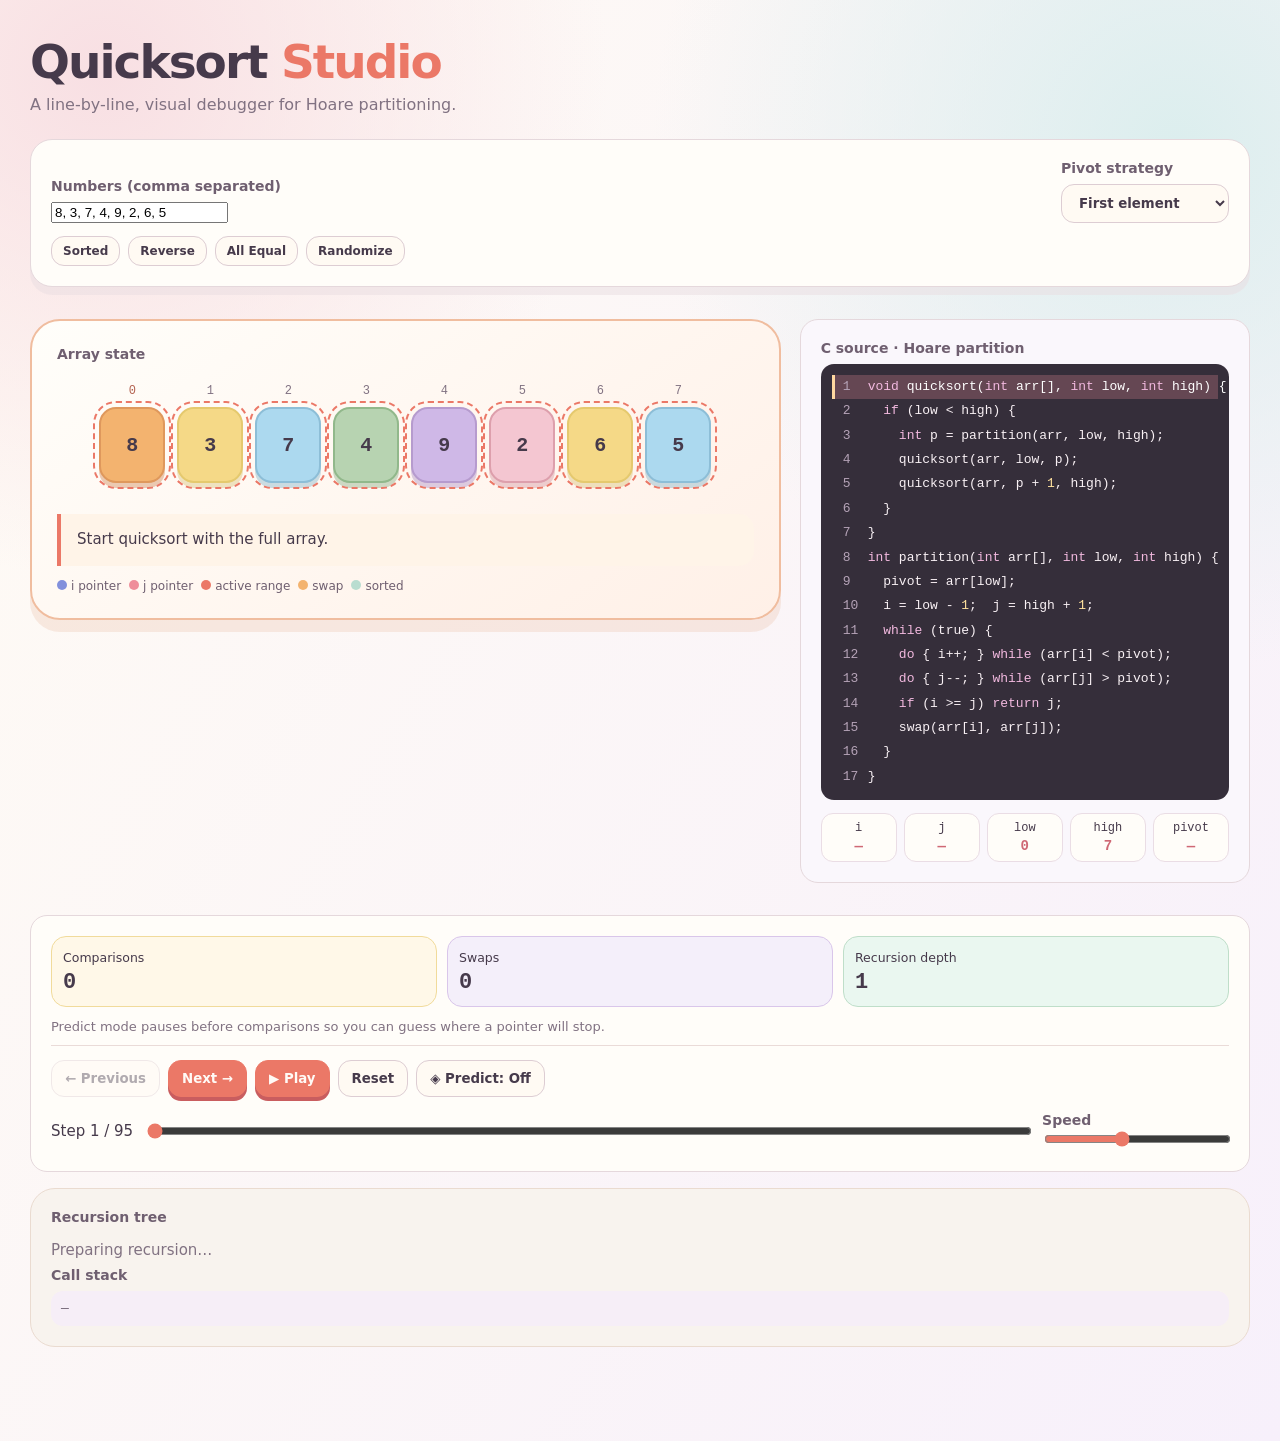
==== commit 16ca6796: "Updated Quick Sort interface" ====
--- a/index.html
+++ b/index.html
@@ -12,6 +12,10 @@
 function render(){let s=steps[pos];if(!s)return;let arr=$('array');arr.innerHTML='';s.array.forEach((v,k)=>{let b=document.createElement('div');b.className='box '+(k>=s.low&&k<=s.high?'active ':'')+(k===s.i?'i ':'')+(k===s.j?'j ':'')+(k===s.low?'pivot ':'')+(s.sorted?.includes(k)?'sorted ':'')+(s.swapped?.includes(k)?'swapped ':'');b.dataset.index=k;b.textContent=v;arr.appendChild(b)});$('why').textContent=s.why;$('code').innerHTML=LINES.map(([x,n])=>`<div class="${n===s.line?'on':''}"><span class="ln">${n}</span>${x.replace(/\b(int|if|while|do|return|void)\b/g,'<span class="kw">$1</span>').replace(/\b\d+\b/g,'<span class="num">$&</span>')}</div>`).join('');$('debug').innerHTML=['i','j','low','high','pivot'].map(k=>`<div>${k}<b>${s[k]??'—'}</b></div>`).join('');$('comparisons').textContent=s.cmp;$('swaps').textContent=s.sw;$('depth').textContent=s.depth||0;$('stepLabel').textContent=`Step ${pos+1} / ${steps.length}`;$('scrub').max=steps.length-1;$('scrub').value=pos;$('prev').disabled=pos===0;$('next').disabled=pos===steps.length-1;$('tree').innerHTML=s.nodes.map(n=>`<div class="node ${n.status==='done'?'done':''} ${n.low===s.low&&n.high===s.high?'active':''}">[${n.low}…${n.high}]</div>`).join('')||'<span style="color:var(--muted)">Preparing recursion…</span>';$('stack').textContent=s.stack.length?s.stack.map(n=>`quicksort(${n.low}, ${n.high})`).join('  →  '):'—';$('predict').classList.toggle('hide',!predictOn||s.type!=='comparison');if(predictOn&&s.type==='comparison'){$('guessTarget').textContent=s.line===12?'i':'j';$('feedback').textContent='';$('guess').value=''}}
 function move(d){if(predictOn&&d>0&&steps[pos+1]?.type==='comparison'){let p=$('predict');if(p.classList.contains('hide')){}else{return}}pos=Math.max(0,Math.min(steps.length-1,pos+d));render()}function build(){let raw=$('input').value.trim();let vals=raw?raw.split(',').map(x=>x.trim()):[];if(!vals.length||vals.some(x=>x===''||!/^[-+]?\d+$/.test(x))){$('error').textContent='Please use comma-separated whole numbers, for example: 8, 3, 7, 4.';$('error').classList.remove('hide');$('viz').classList.add('hide');return}$('error').classList.add('hide');$('viz').classList.remove('hide');generate(vals.map(Number),$('strategy').value);pos=0;clearInterval(timer);timer=null;$('play').textContent='▶ Play';let u=new URL(location);u.searchParams.set('array',vals.join(','));u.searchParams.set('pivot',$('strategy').value);history.replaceState({},'',u);render()}
 // Controls / event handlers --------------------------------------------------
-$('next').onclick=()=>move(1);$('prev').onclick=()=>move(-1);$('reset').onclick=()=>{pos=0;clearInterval(timer);timer=null;$('play').textContent='▶ Play';render()};$('scrub').oninput=e=>{pos=+e.target.value;render()};$('play').onclick=()=>{if(timer){clearInterval(timer);timer=null;$('play').textContent='▶ Play'}else{timer=setInterval(()=>{if(pos===steps.length-1){clearInterval(timer);timer=null;$('play').textContent='▶ Play'}else{pos++;render()}},+$('speed').value);$('play').textContent='❚❚ Pause'}};$('speed').oninput=()=>{if(timer){clearInterval(timer);timer=null;$('play').click()}};$('predictToggle').onclick=()=>{predictOn=!predictOn;$('predictToggle').textContent=`◈ Predict: ${predictOn?'On':'Off'}`;render()};$('reveal').onclick=()=>{let s=steps[pos],ok=+$('guess').value===(s.line===12?s.i:s.j);$('feedback').textContent=ok?' ✓ Exactly right!':' Not quite — follow the highlighted pointer.';setTimeout(()=>move(1),550)};$('input').onchange=build;$('strategy').onchange=build;document.querySelectorAll('[data-p]').forEach(b=>b.onclick=()=>{let p=b.dataset.p,a=p==='sorted'?[1,2,3,4,5,6,7,8]:p==='reverse'?[8,7,6,5,4,3,2,1]:p==='equal'?[5,5,5,5,5,5,5,5]:Array.from({length:8},()=>Math.floor(Math.random()*90)+1);$('input').value=a.join(', ');build()});document.addEventListener('keydown',e=>{if(e.target.tagName==='INPUT')return;if(e.key==='ArrowRight'){e.preventDefault();move(1)}if(e.key==='ArrowLeft'){e.preventDefault();move(-1)}if(e.code==='Space'){e.preventDefault();$('play').click()}});let q=new URLSearchParams(location.search);if(q.get('array'))$('input').value=q.get('array');if(q.get('pivot'))$('strategy').value=q.get('pivot');build();
-</script></body></html>
+$('next').onclick=()=>move(1);
+$('prev').onclick=()=>move(-1);$('reset').onclick=()=>{pos=0;clearInterval(timer);timer=null;$('play').textContent='▶ Play';render()};$('scrub').oninput=e=>{pos=+e.target.value;render()};$('play').onclick=()=>{if(timer){clearInterval(timer);timer=null;$('play').textContent='▶ Play'}else{timer=setInterval(()=>{if(pos===steps.length-1){clearInterval(timer);timer=null;$('play').textContent='▶ Play'}else{pos++;render()}},+$('speed').value);$('play').textContent='❚❚ Pause'}};$('speed').oninput=()=>{if(timer){clearInterval(timer);timer=null;$('play').click()}};$('predictToggle').onclick=()=>{predictOn=!predictOn;$('predictToggle').textContent=`◈ Predict: ${predictOn?'On':'Off'}`;render()};$('reveal').onclick=()=>{let s=steps[pos],ok=+$('guess').value===(s.line===12?s.i:s.j);$('feedback').textContent=ok?' ✓ Exactly right!':' Not quite — follow the highlighted pointer.';setTimeout(()=>move(1),550)};$('input').onchange=build;$('strategy').onchange=build;document.querySelectorAll('[data-p]').forEach(b=>b.onclick=()=>{let p=b.dataset.p,a=p==='sorted'?[1,2,3,4,5,6,7,8]:p==='reverse'?[8,7,6,5,4,3,2,1]:p==='equal'?[5,5,5,5,5,5,5,5]:Array.from({length:8},()=>Math.floor(Math.random()*90)+1);$('input').value=a.join(', ');build()});document.addEventListener('keydown',e=>{if(e.target.tagName==='INPUT')return;if(e.key==='ArrowRight'){e.preventDefault();move(1)}if(e.key==='ArrowLeft'){e.preventDefault();move(-1)}if(e.code==='Space'){e.preventDefault();$('play').click()}});let q=new URLSearchParams(location.search);if(q.get('array'))$('input').value=q.get('array');if(q.get('pivot'))$('strategy').value=q.get('pivot');build();
+</script>
+<br>
+</body>
+</html>
 
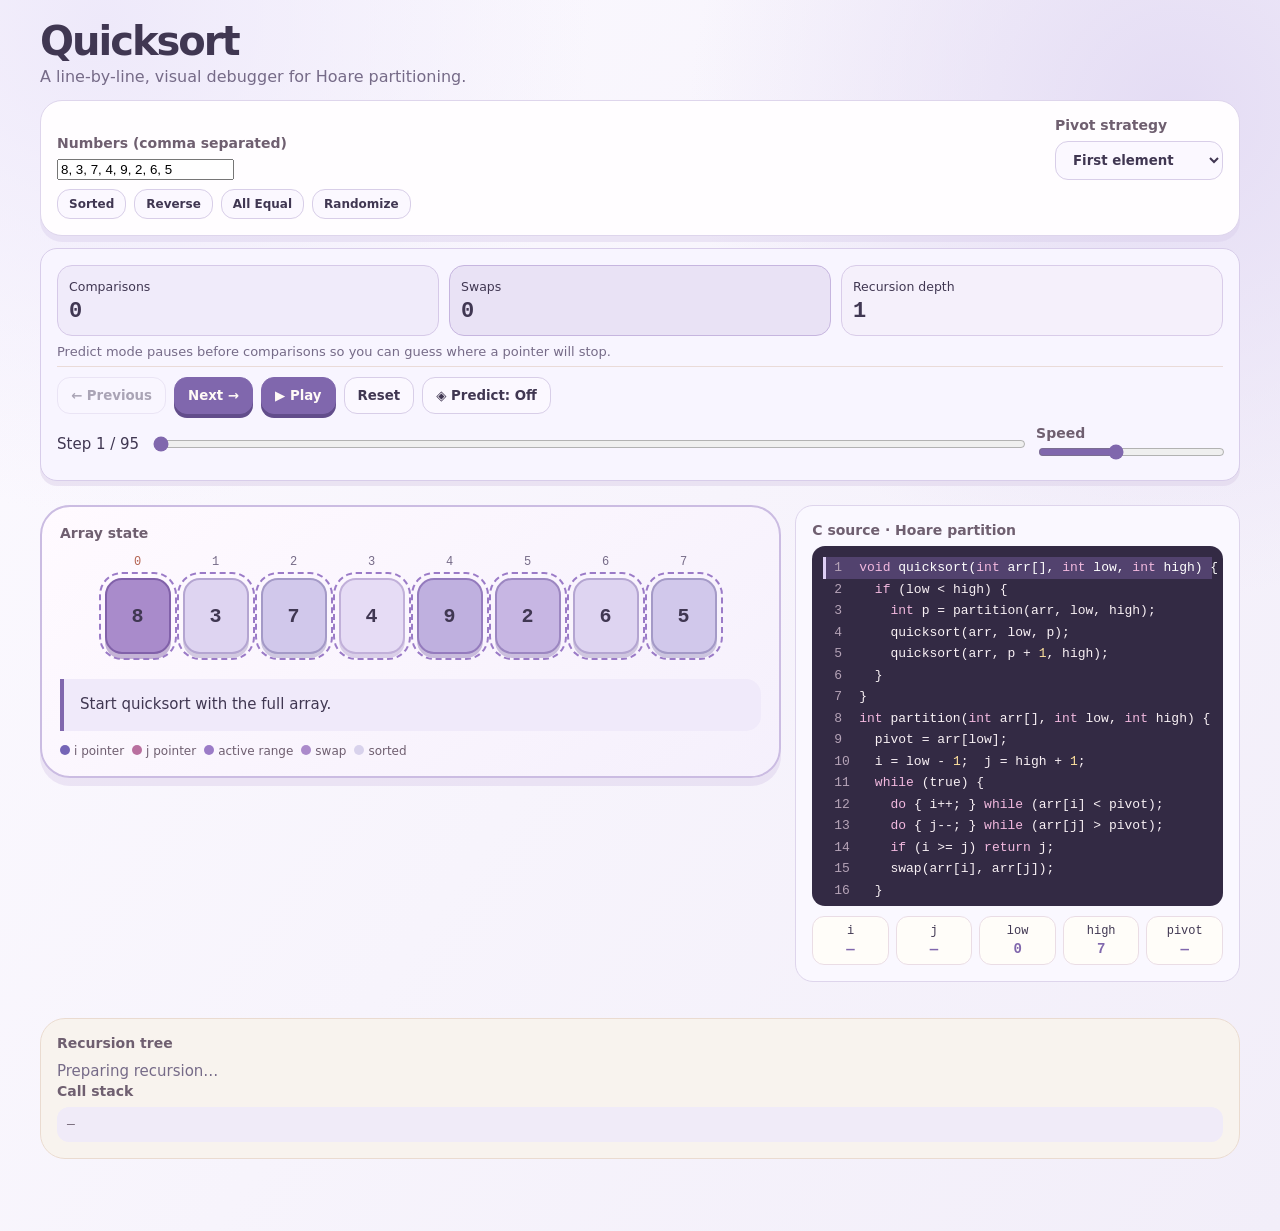
==== commit 92dd8208: "Updated Quick Sort interface1" ====
--- a/index.html
+++ b/index.html
@@ -2,6 +2,24 @@
 <html lang="en"><head><meta charset="utf-8"><meta name="viewport" content="width=device-width,initial-scale=1"><title>Quicksort Studio</title><link rel="icon" href="data:image/svg+xml,%3Csvg xmlns='http://www.w3.org/2000/svg' viewBox='0 0 64 64'%3E%3Crect width='64' height='64' rx='14' fill='%2314b8a6'/%3E%3Cpath d='M18 17h28v7H27l19 16-5 6-19-16v17h-7V17h3z' fill='white'/%3E%3C/svg%3E"><style>
 :root{--ink:#463a4b;--muted:#817282;--paper:#fffaf3;--paper2:#f6eef7;--line:#e5d8dc;--rose:#ef8e9a;--peri:#8290dc;--coral:#eb7867;--butter:#f5d987;--sage:#b7d3b1;--sky:#acd9ef;--lilac:#cfb8e7;--mint:#b9ddd0;--warm:#f3b36f}*{box-sizing:border-box}html{scroll-behavior:smooth}body{margin:0;background:radial-gradient(circle at 8% 5%,#f8dfe3 0,transparent 28%),radial-gradient(circle at 92% 10%,#dceeee 0,transparent 30%),linear-gradient(120deg,#fffbf4,#f7f0fb);color:var(--ink);font:15px ui-rounded,"Nunito",Quicksand,system-ui,sans-serif;min-height:100vh}.app{max-width:1260px;margin:auto;padding:34px 20px 60px;animation:in .45s ease}@keyframes in{from{opacity:0;transform:translateY(8px)}to{opacity:1;transform:none}}h1{margin:0;font-size:clamp(32px,5vw,47px);letter-spacing:-2px;font-weight:800}h1 span{color:var(--coral)}.lead{color:var(--muted);margin:6px 0 25px;font-size:16px}.card{background:#fffdf9;border:1.5px solid var(--line);border-radius:22px;padding:20px;margin:16px 0;box-shadow:0 8px 0 #eadde180}.controls-top{display:grid;grid-template-columns:1fr auto;gap:14px;align-items:end}label,.section-label{display:block;color:#6f5f70;font-size:14px;font-weight:750;letter-spacing:0;text-transform:none;margin-bottom:8px}input[type=text]{width:100%;border:1.5px solid #decfd4;background:#fffdf9;color:var(--ink);border-radius:13px;padding:13px;font:15px ui-rounded,system-ui,sans-serif;outline:none}input:focus,select:focus,button:focus-visible{outline:3px solid #8290dc66;outline-offset:2px;border-color:var(--peri)}button,select{border:1.5px solid #ddcdd3;background:#fffaf3;color:var(--ink);padding:10px 13px;border-radius:13px;font-family:inherit;font-weight:700;cursor:pointer;transition:transform .18s ease,background .18s ease,box-shadow .18s ease}button:hover,select:hover{transform:translateY(-2px);background:#fff0df;box-shadow:0 4px 0 #e6d8d680}button:active{transform:translateY(0);box-shadow:none}button.primary{background:var(--coral);color:#fffaf6;border-color:var(--coral);box-shadow:0 4px 0 #c95d5f}button.primary:hover{background:#e66c68}button:disabled{opacity:.42;cursor:not-allowed;transform:none;box-shadow:none}.presets,.actions,.legend{display:flex;gap:8px;flex-wrap:wrap;margin-top:13px}.chip{font-size:12px;padding:7px 11px}.main-grid{display:grid;grid-template-columns:minmax(0,1.25fr) minmax(310px,.75fr);gap:19px;align-items:start}.main-grid .card:first-child{background:linear-gradient(145deg,#fffefa,#fff0e7);border:2px solid #f0bd9f;border-radius:30px;padding:25px;box-shadow:0 12px 0 #edcdbb66}.main-grid .card:nth-child(2){background:#faf7fc;border-radius:18px;box-shadow:none}.array-wrap{overflow-x:auto;padding:37px 8px 31px}.array{display:flex;gap:12px;min-width:max-content;justify-content:center}.box{width:66px;height:76px;display:grid;place-items:center;background:var(--butter);border:2px solid #e5c96e;border-radius:17px;font:700 20px "SFMono-Regular",Consolas,monospace;position:relative;transition:background .28s,border-color .28s,box-shadow .28s,transform .28s;box-shadow:0 5px 0 #d5bd7266}.box:nth-child(5n+1){background:var(--blush,#f4c6d1);border-color:#dd9fac;box-shadow:0 5px 0 #d28f9b66}.box:nth-child(5n+2){background:var(--butter);border-color:#e5c96e}.box:nth-child(5n+3){background:var(--sky);border-color:#8dbed7;box-shadow:0 5px 0 #7baec566}.box:nth-child(5n+4){background:var(--sage);border-color:#91b88b;box-shadow:0 5px 0 #83a87e66}.box:nth-child(5n){background:var(--lilac);border-color:#b69bce;box-shadow:0 5px 0 #a987c466}.box:after{content:attr(data-index);position:absolute;top:-25px;color:var(--muted);font:12px "SFMono-Regular",Consolas,monospace}.box.i:before,.box.j:before{position:absolute;bottom:-28px;padding:3px 8px;border-radius:99px;color:#fff;font:700 11px ui-rounded,system-ui,sans-serif;z-index:2}.box.i:before{content:'i';background:var(--peri)}.box.j:before{content:'j';background:var(--rose)}.box.i{border-color:var(--peri);box-shadow:0 0 0 4px #8290dc35,0 6px 0 #6e7cbd66}.box.j{border-color:var(--rose);box-shadow:0 0 0 4px #ef8e9a35,0 6px 0 #d8778566}.box.active{outline:2px dashed var(--coral);outline-offset:4px}.box.sorted{background:var(--mint);border-color:#83b7a3;box-shadow:0 5px 0 #70a69166}.box.swapped{animation:bounce .65s cubic-bezier(.2,.8,.2,1)}@keyframes bounce{25%{transform:translateY(-15px) rotate(-4deg);box-shadow:0 0 0 7px #f3b36f55,0 11px 0 #e0a25f77}55%{transform:translateY(2px) rotate(3deg)}75%{transform:translateY(-5px) rotate(-1deg)}}.why{border-left:4px solid var(--coral);background:#fff4e8;padding:14px 16px;border-radius:0 15px 15px 0;line-height:1.5;min-height:52px}.code{font:13px "SFMono-Regular",Consolas,monospace;line-height:1.72;white-space:pre;overflow:auto;background:#352e3a;color:#f9f1f5;border-radius:13px;padding:11px}.code div{padding:1px 8px;border-left:3px solid transparent}.code .on{background:#ef8e9a42;border-left-color:#ffd8a0;color:#fff}.ln{color:#b5a3b7;display:inline-block;width:25px}.kw{color:#f2b9df}.num{color:#ffe29e}.debug{display:grid;grid-template-columns:repeat(5,1fr);gap:7px;margin-top:13px}.debug div{background:#fffdf9;border:1.5px solid #eadde5;border-radius:12px;text-align:center;padding:7px 2px;font:12px "SFMono-Regular",Consolas,monospace}.debug b{display:block;color:#cf6875;font-size:14px;margin-top:3px}.stats{display:grid;grid-template-columns:repeat(3,1fr);gap:10px}.stat{background:#fff8e8;border:1.5px solid #f1db9b;border-radius:15px;padding:11px}.stat:nth-child(2){background:#f4effa;border-color:#d9c6ea}.stat:nth-child(3){background:#eaf7f0;border-color:#bfdec9}.stat b{display:block;font:700 22px "SFMono-Regular",Consolas,monospace;color:var(--ink);margin-top:4px}.progress-row{display:grid;grid-template-columns:auto 1fr auto;gap:12px;align-items:center;margin-top:14px}input[type=range]{accent-color:var(--coral);width:100%}.tree{min-height:0;overflow-x:auto;padding:8px 0}.tree-inner{display:flex;gap:12px;align-items:flex-start;min-width:max-content}.node{background:#fff7e8;border:1.5px solid #efdba3;border-radius:14px;padding:8px 11px;font:12px "SFMono-Regular",Consolas,monospace;position:relative}.node:not(:last-child):after{content:'→';position:absolute;right:-18px;color:#bc9fb0;font:17px ui-rounded,system-ui,sans-serif}.node.active{border-color:var(--coral);box-shadow:0 0 0 4px #eb786733}.node.done{background:#eaf7f0;border-color:#9fcaae}.stack{font:13px "SFMono-Regular",Consolas,monospace;color:#6d6070;min-height:0;background:#f6eef7;border-radius:12px;padding:10px}.legend{font-size:12px;color:#6f5f70}.dot{width:10px;height:10px;border-radius:50%;display:inline-block;margin-right:4px}.predict{margin-top:12px;padding:12px;background:#f0e8fb;border:1.5px solid #d3c0eb;border-radius:14px}.predict input{width:75px;padding:7px;background:#fffdf9;border:1px solid #d6c4dd;color:var(--ink);border-radius:8px}.error{color:#ba5366;margin-top:10px}.hide{display:none}#viz>.card:nth-of-type(1){background:#fffdf9;border-radius:17px;box-shadow:none}#viz>.card:nth-of-type(2){background:#f8f3ee;border-radius:25px;border-color:#eadbd0;box-shadow:none}.actions{border-top:1px solid #eadbd8;padding-top:14px}.predict-help{color:var(--muted);font-size:13px;margin:12px 0 -2px}@media(max-width:760px){.app{padding:22px 12px}.controls-top,.main-grid{grid-template-columns:1fr}.actions{display:grid;grid-template-columns:1fr 1fr}.actions button{width:100%}.debug{grid-template-columns:repeat(5,1fr)}.box{width:54px;height:62px;font-size:16px}.card,.main-grid .card:first-child{padding:16px;border-radius:20px}.progress-row{grid-template-columns:1fr}.array{justify-content:flex-start}}
  :root{--i:var(--peri);--j:var(--rose);--range:var(--coral);--swap:var(--warm);--sorted:var(--mint)}.box.pivot{background:var(--warm)!important;border-color:#df985c;box-shadow:0 5px 0 #cc814d66}.box.pivot:after{color:#b36250}</style></head><body><main class="app"><header><h1>Quicksort <span>Studio</span></h1><p class="lead">A line-by-line, visual debugger for Hoare partitioning.</p></header><section class="card"><div class="controls-top"><div><label for="input">Numbers (comma separated)</label><input id="input" value="8, 3, 7, 4, 9, 2, 6, 5" aria-label="Array input"></div><div><label for="strategy">Pivot strategy</label><select id="strategy"><option value="first">First element</option><option value="last">Last element</option><option value="median">Median of three</option></select></div></div><div class="presets"><button class="chip" data-p="sorted">Sorted</button><button class="chip" data-p="reverse">Reverse</button><button class="chip" data-p="equal">All Equal</button><button class="chip" data-p="random">Randomize</button></div><div id="error" class="error hide"></div></section><section id="empty" class="card hide">Enter values such as <code>8, 3, 7, 4</code> to begin your walkthrough.</section><div id="viz"><div class="main-grid"><section class="card"><div class="section-label">Array state</div><div class="array-wrap"><div class="array" id="array"></div></div><div id="why" class="why"></div><div class="legend"><span title="i scans right"><i class="dot" style="background:var(--i)"></i>i pointer</span><span title="j scans left"><i class="dot" style="background:var(--j)"></i>j pointer</span><span title="Active partition"><i class="dot" style="background:var(--range)"></i>active range</span><span title="Recently swapped"><i class="dot" style="background:var(--swap)"></i>swap</span><span title="Finalized"><i class="dot" style="background:var(--mint)"></i>sorted</span></div></section><section class="card"><div class="section-label">C source · Hoare partition</div><div id="code" class="code"></div><div class="debug" id="debug"></div><div id="predict" class="predict hide"><b>Predict mode</b> — where will <span id="guessTarget">i</span> stop? <input id="guess" type="number"><button id="reveal" class="chip">Reveal</button><span id="feedback"></span></div></section></div><section class="card"><div class="stats"><div class="stat"><small>Comparisons</small><b id="comparisons">0</b></div><div class="stat"><small>Swaps</small><b id="swaps">0</b></div><div class="stat"><small>Recursion depth</small><b id="depth">0</b></div></div><p class="predict-help">Predict mode pauses before comparisons so you can guess where a pointer will stop.</p><div class="actions"><button id="prev">← Previous</button><button id="next" class="primary">Next →</button><button id="play" class="primary">▶ Play</button><button id="reset">Reset</button><button id="predictToggle">◈ Predict: Off</button></div><div class="progress-row"><span id="stepLabel">Step 0 / 0</span><input id="scrub" type="range" min="0" value="0"><span><label style="display:inline;margin:0">Speed</label> <input id="speed" type="range" min="250" max="1600" value="800"></span></div></section><section class="card"><div class="section-label">Recursion tree</div><div class="tree"><div id="tree" class="tree-inner"></div></div><div class="section-label">Call stack</div><div id="stack" class="stack">—</div></section></div></main><script>
+// Presentation-only polish: compact first screen, action controls first, lavender theme.
+document.title='Quicksort';
+document.querySelector('h1').textContent='Quicksort';
+const presentationStyle=document.createElement('style');
+presentationStyle.textContent=`
+:root{--ink:#403752;--muted:#766b88;--line:#ddd3ed;--peri:#7565b7;--rose:#b96f9f;--coral:#8d73c6;--butter:#ddd2f1;--sage:#cfc7e7;--sky:#d8d0f0;--lilac:#c2b1df;--mint:#d8d2ec;--warm:#aa8aca;--i:var(--peri);--j:var(--rose);--range:#9b7bc7;--swap:#ab8acb;--sorted:#aaa0d0}
+body{background:radial-gradient(circle at 8% 2%,#eee9fa 0,transparent 29%),radial-gradient(circle at 92% 9%,#e4dcf4 0,transparent 30%),linear-gradient(125deg,#fcfaff,#f2eef9)}
+.app{max-width:1240px;padding:18px 20px 42px}h1{font-size:clamp(30px,4vw,40px)}.lead{margin:3px 0 14px}.lead{color:#766b88}h1 span{display:none}
+.card{background:#fffdff;border-color:#ded5ec;box-shadow:0 6px 0 #d9ceea73;padding:16px;margin:12px 0}.controls-top{gap:10px}.presets{margin-top:9px}
+button,select{border-color:#d8cee8;background:#fbf8ff;color:var(--ink)}button:hover,select:hover{background:#eee8f8;box-shadow:0 3px 0 #cfc2e188}button.primary{background:#8067ad;border-color:#8067ad;box-shadow:0 4px 0 #624d8b}button.primary:hover{background:#725a9e}
+#viz{display:flex;flex-direction:column;gap:12px}#viz>.main-grid{order:1}#viz>.card:nth-of-type(1){order:0;margin:0;background:#f8f5ff;border-color:#d8cdea;box-shadow:0 5px 0 #d9cee77a}#viz>.card:nth-of-type(2){order:2}
+.main-grid{gap:14px}.main-grid .card:first-child{background:linear-gradient(145deg,#fffaff,#f5f0fc);border-color:#cbbce2;box-shadow:0 8px 0 #d9cde973;padding:18px}.main-grid .card:nth-child(2){background:#faf8ff;border-color:#ded5ec}
+.array-wrap{padding:29px 8px 25px}.box{background:#d8cef0;border-color:#a99aca;box-shadow:0 4px 0 #9384b566}.box:nth-child(5n+1){background:#c7b6e3;border-color:#9c87c1;box-shadow:0 4px 0 #8871ae66}.box:nth-child(5n+2){background:#ded4f1;border-color:#b4a5d1}.box:nth-child(5n+3){background:#d1c8eb;border-color:#a49ac7;box-shadow:0 4px 0 #8d82b566}.box:nth-child(5n+4){background:#e6dcf5;border-color:#c1b0d9;box-shadow:0 4px 0 #aa97c966}.box:nth-child(5n){background:#bfb0df;border-color:#947bbd;box-shadow:0 4px 0 #7f67aa66}.box.pivot{background:#a98bcb!important;border-color:#8161a9;box-shadow:0 5px 0 #704e9966}.box.active{outline-color:#9b7bc7}.box.i{border-color:#7565b7;box-shadow:0 0 0 4px #7565b733,0 5px 0 #63539e66}.box.j{border-color:#b96f9f;box-shadow:0 0 0 4px #b96f9f33,0 5px 0 #9e588566}.box.sorted{background:#d4cbea;border-color:#a79bc7;box-shadow:0 4px 0 #9487b566}.why{border-left-color:#8067ad;background:#f0eafa}.code{max-height:360px;line-height:1.5;background:#332a44}.code .on{background:#8067ad66;border-left-color:#decff5}.debug{margin-top:10px}.debug b{color:#8067ad}
+.stat{background:#f0ebfa;border-color:#d6c9e8}.stat:nth-child(2){background:#e9e2f5;border-color:#c6b5df}.stat:nth-child(3){background:#f5f0fb;border-color:#d9cce9}.predict-help{margin:8px 0 -2px}.actions{padding-top:10px;margin-top:9px}.progress-row{margin-top:10px}.tree{padding:3px 0}.node{background:#f1ebfa;border-color:#d2c4e5}.node.active{border-color:#8067ad;box-shadow:0 0 0 4px #8067ad30}.node.done{background:#e7e0f3;border-color:#b7a6d2}.stack{background:#f0ebf8}.predict{background:#eee7f8;border-color:#d3c1e7}input[type=range]{accent-color:#8067ad}
+@media(max-width:760px){.app{padding:14px 12px 30px}.code{max-height:260px}.main-grid .card:first-child{padding:16px}}
+`;
+document.head.append(presentationStyle);
+
 // Algorithm / step generation ------------------------------------------------
 const LINES=[['void quicksort(int arr[], int low, int high) {',1],['  if (low < high) {',2],['    int p = partition(arr, low, high);',3],['    quicksort(arr, low, p);',4],['    quicksort(arr, p + 1, high);',5],['  }',6],['}',7],['int partition(int arr[], int low, int high) {',8],['  pivot = arr[low];',9],['  i = low - 1;  j = high + 1;',10],['  while (true) {',11],['    do { i++; } while (arr[i] < pivot);',12],['    do { j--; } while (arr[j] > pivot);',13],['    if (i >= j) return j;',14],['    swap(arr[i], arr[j]);',15],['  }',16],['}',17]];
 let steps=[],pos=0,timer=null,predictOn=false,previous=null;
@@ -18,4 +36,3 @@
 <br>
 </body>
 </html>
-
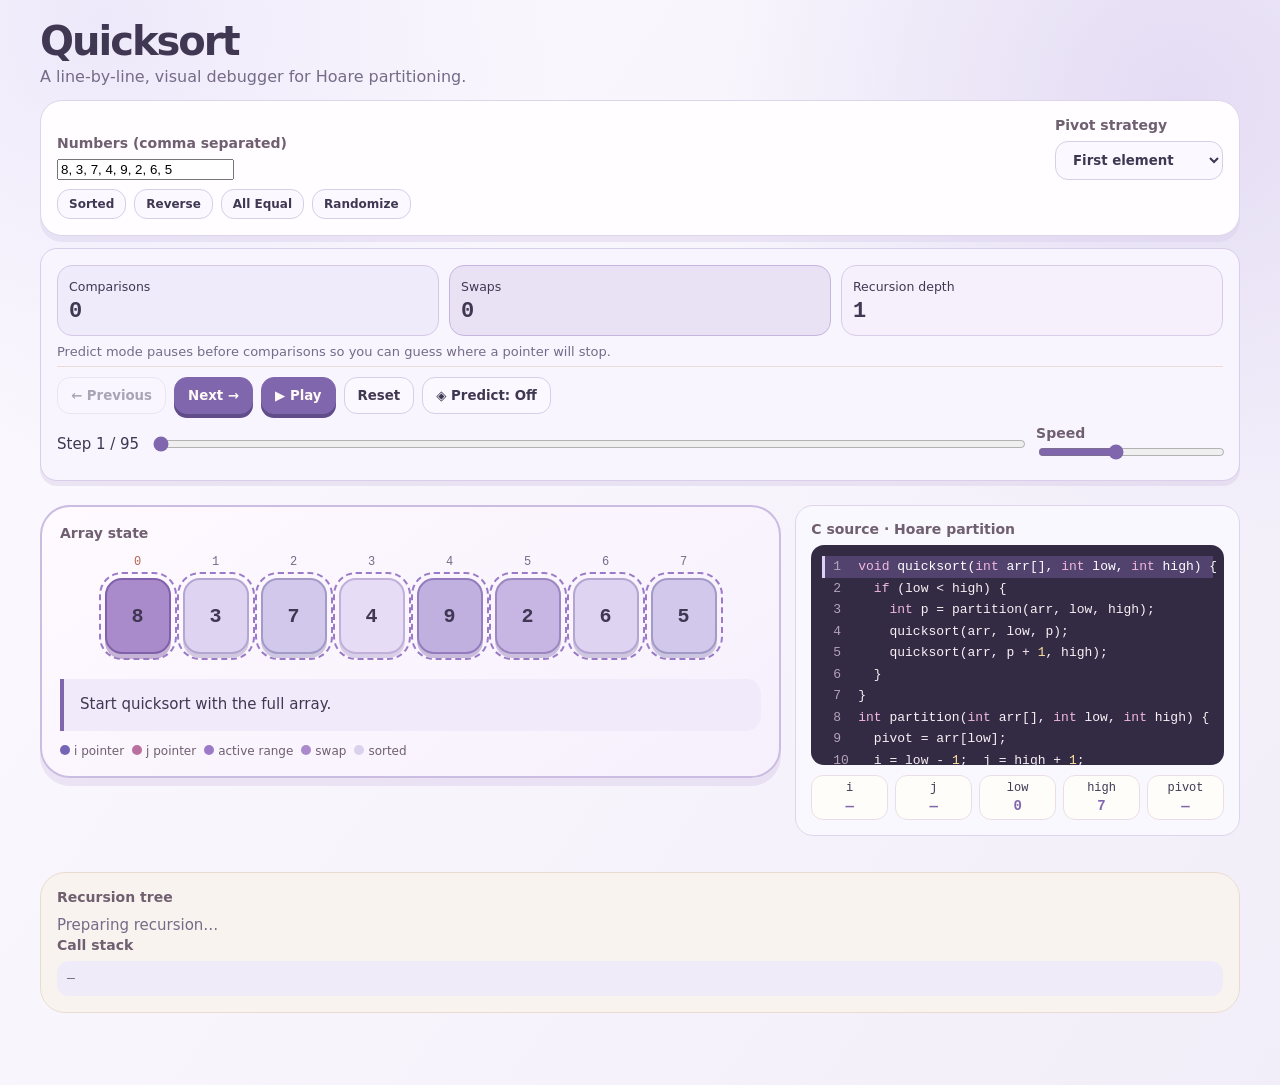
==== commit 43d66cfb: "Update quicksort UI" ====
--- a/index.html
+++ b/index.html
@@ -16,7 +16,9 @@
 .main-grid{gap:14px}.main-grid .card:first-child{background:linear-gradient(145deg,#fffaff,#f5f0fc);border-color:#cbbce2;box-shadow:0 8px 0 #d9cde973;padding:18px}.main-grid .card:nth-child(2){background:#faf8ff;border-color:#ded5ec}
 .array-wrap{padding:29px 8px 25px}.box{background:#d8cef0;border-color:#a99aca;box-shadow:0 4px 0 #9384b566}.box:nth-child(5n+1){background:#c7b6e3;border-color:#9c87c1;box-shadow:0 4px 0 #8871ae66}.box:nth-child(5n+2){background:#ded4f1;border-color:#b4a5d1}.box:nth-child(5n+3){background:#d1c8eb;border-color:#a49ac7;box-shadow:0 4px 0 #8d82b566}.box:nth-child(5n+4){background:#e6dcf5;border-color:#c1b0d9;box-shadow:0 4px 0 #aa97c966}.box:nth-child(5n){background:#bfb0df;border-color:#947bbd;box-shadow:0 4px 0 #7f67aa66}.box.pivot{background:#a98bcb!important;border-color:#8161a9;box-shadow:0 5px 0 #704e9966}.box.active{outline-color:#9b7bc7}.box.i{border-color:#7565b7;box-shadow:0 0 0 4px #7565b733,0 5px 0 #63539e66}.box.j{border-color:#b96f9f;box-shadow:0 0 0 4px #b96f9f33,0 5px 0 #9e588566}.box.sorted{background:#d4cbea;border-color:#a79bc7;box-shadow:0 4px 0 #9487b566}.why{border-left-color:#8067ad;background:#f0eafa}.code{max-height:360px;line-height:1.5;background:#332a44}.code .on{background:#8067ad66;border-left-color:#decff5}.debug{margin-top:10px}.debug b{color:#8067ad}
 .stat{background:#f0ebfa;border-color:#d6c9e8}.stat:nth-child(2){background:#e9e2f5;border-color:#c6b5df}.stat:nth-child(3){background:#f5f0fb;border-color:#d9cce9}.predict-help{margin:8px 0 -2px}.actions{padding-top:10px;margin-top:9px}.progress-row{margin-top:10px}.tree{padding:3px 0}.node{background:#f1ebfa;border-color:#d2c4e5}.node.active{border-color:#8067ad;box-shadow:0 0 0 4px #8067ad30}.node.done{background:#e7e0f3;border-color:#b7a6d2}.stack{background:#f0ebf8}.predict{background:#eee7f8;border-color:#d3c1e7}input[type=range]{accent-color:#8067ad}
-@media(max-width:760px){.app{padding:14px 12px 30px}.code{max-height:260px}.main-grid .card:first-child{padding:16px}}
+/* Keep the reference code compact so it never creates a large empty row beside the array. */
+.code{height:220px;max-height:220px}.debug div{padding:5px 2px}.main-grid .card:nth-child(2){padding:15px}.main-grid{align-items:start}
+@media(max-width:760px){.app{padding:14px 12px 30px}.code{height:220px;max-height:220px}.main-grid .card:first-child{padding:16px}}
 `;
 document.head.append(presentationStyle);
 
